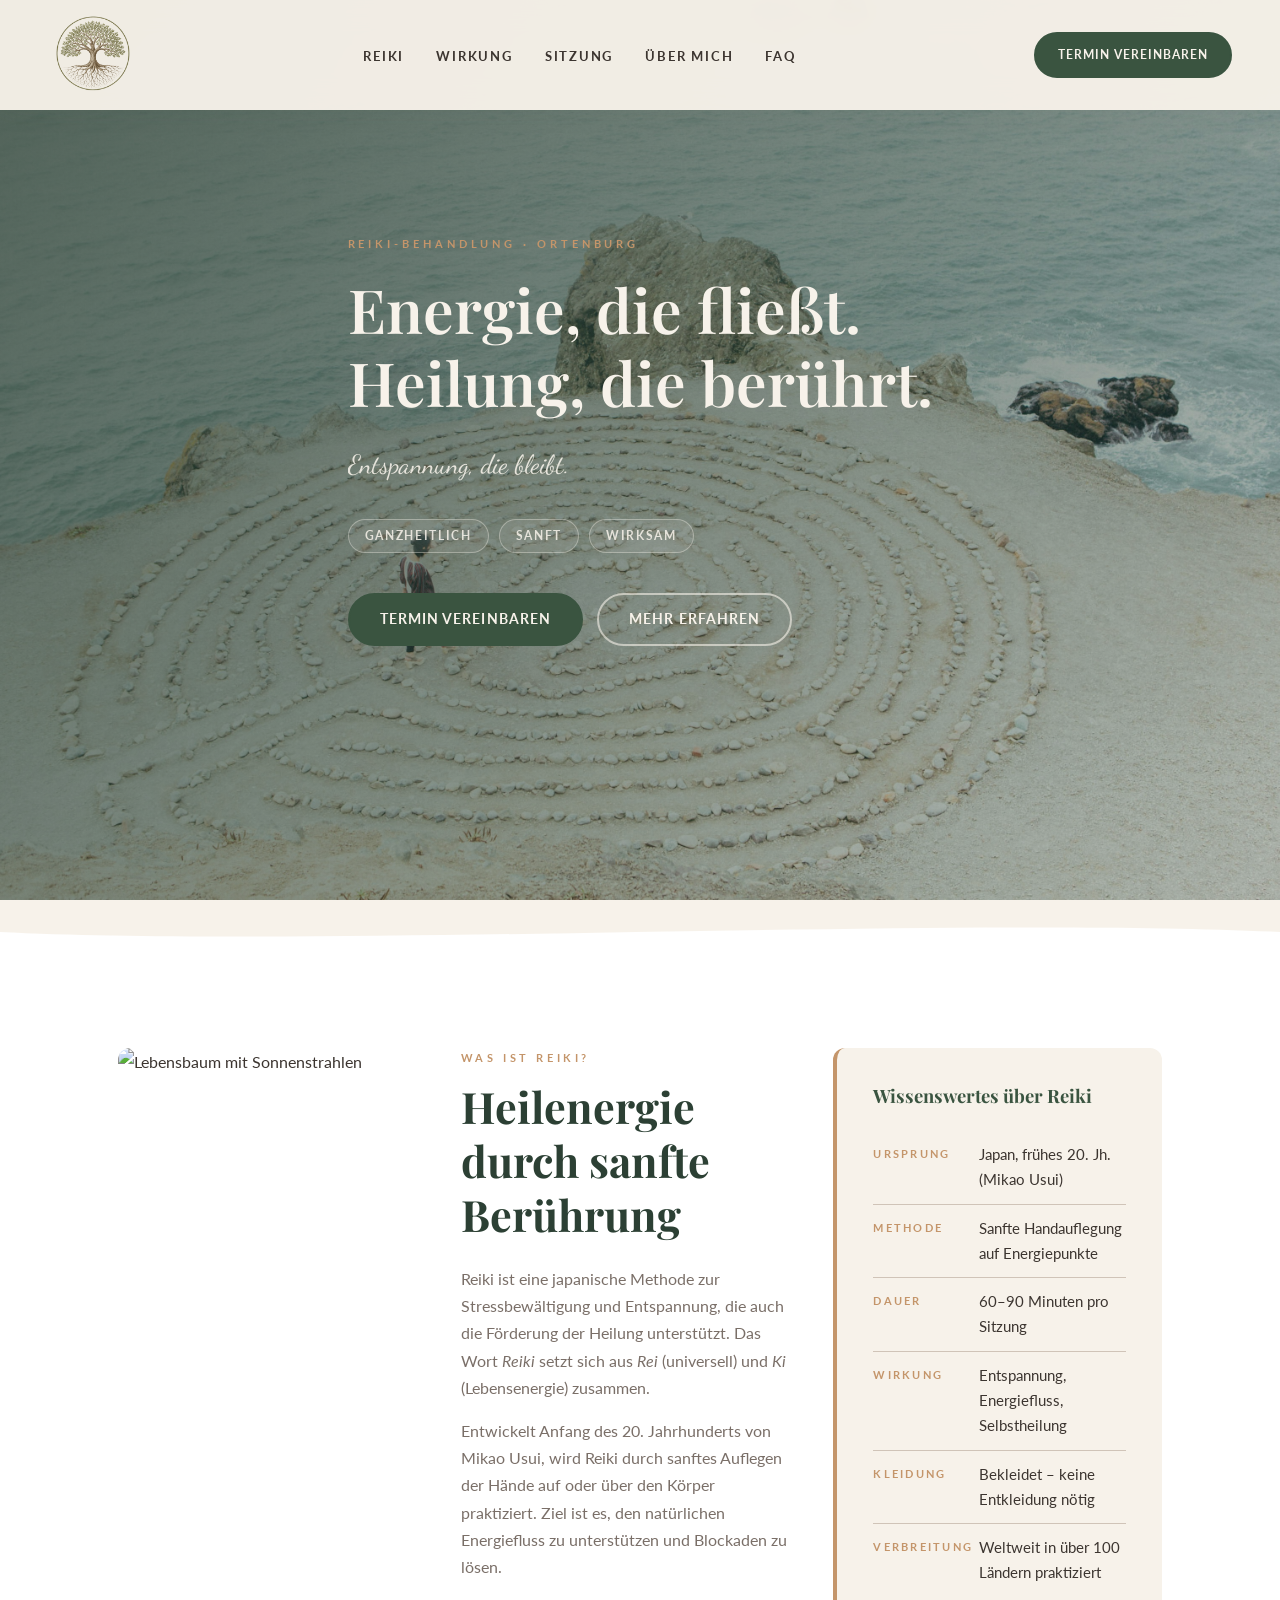
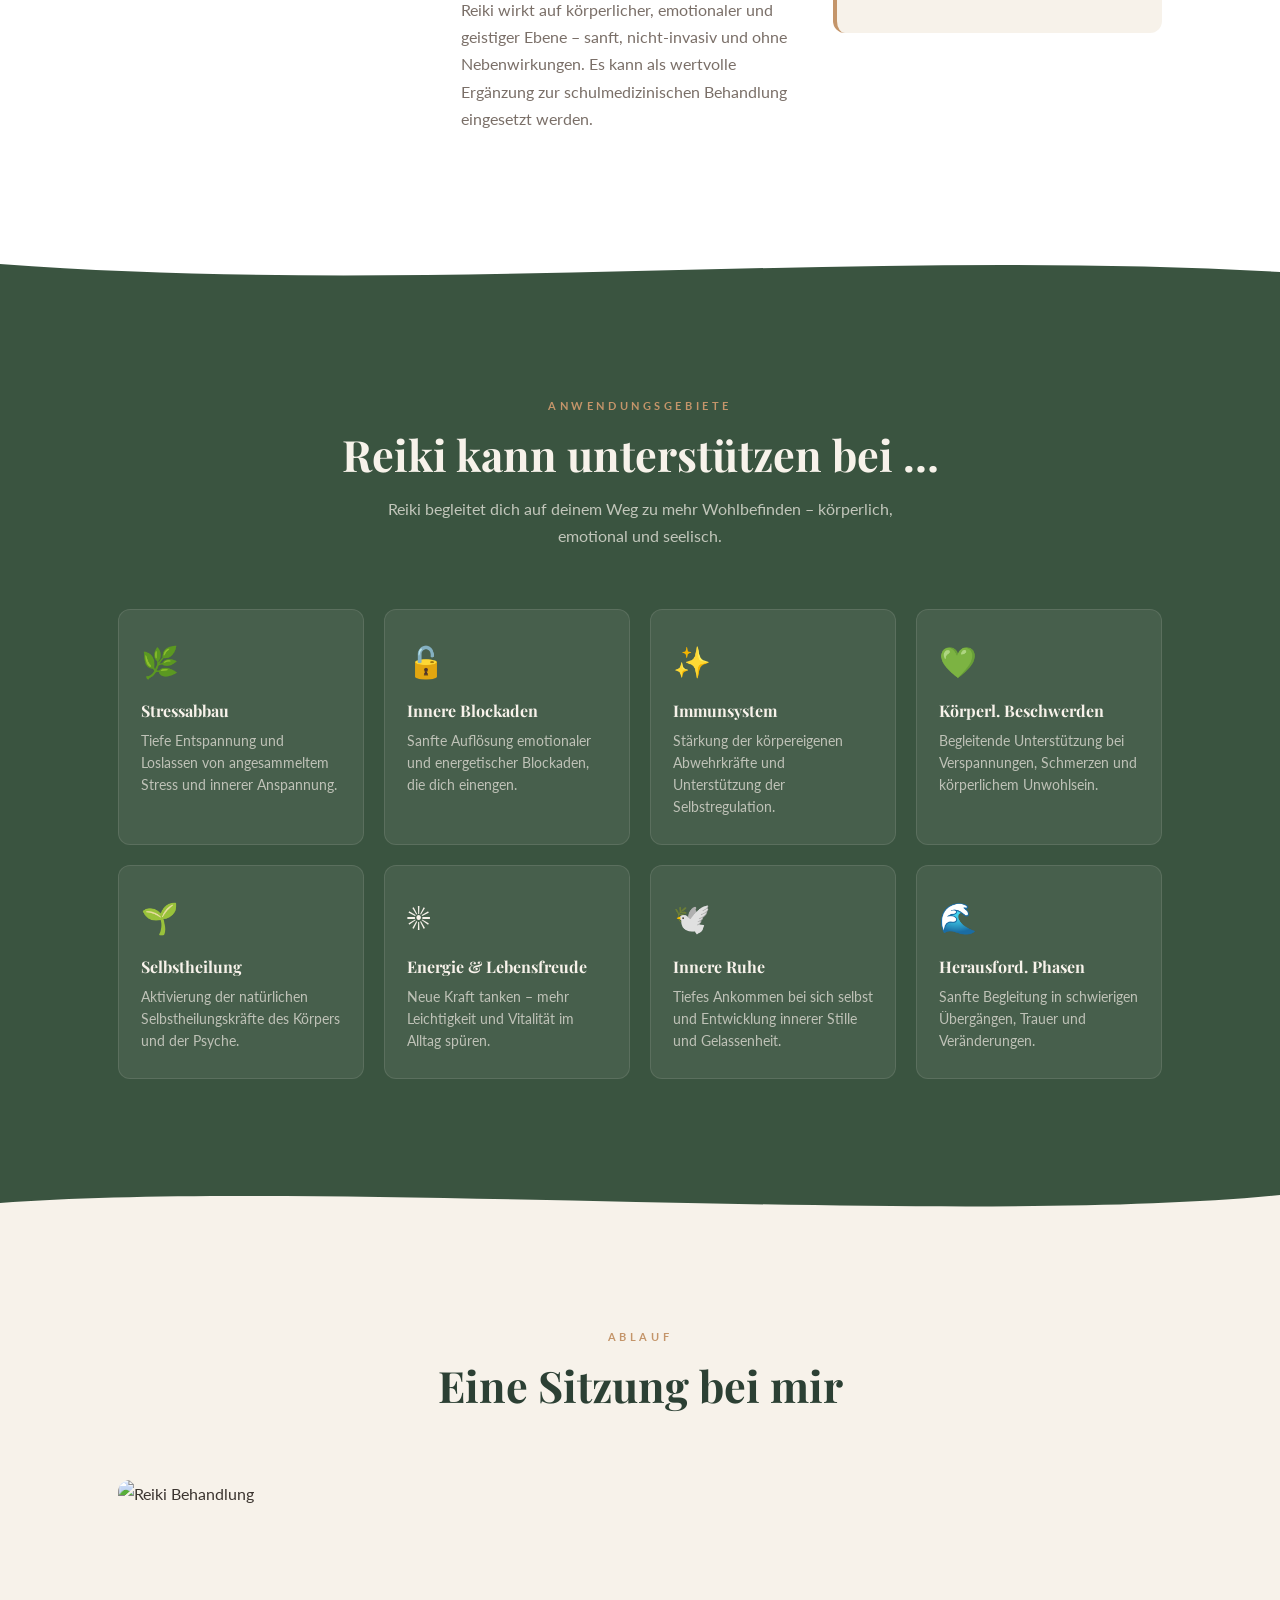
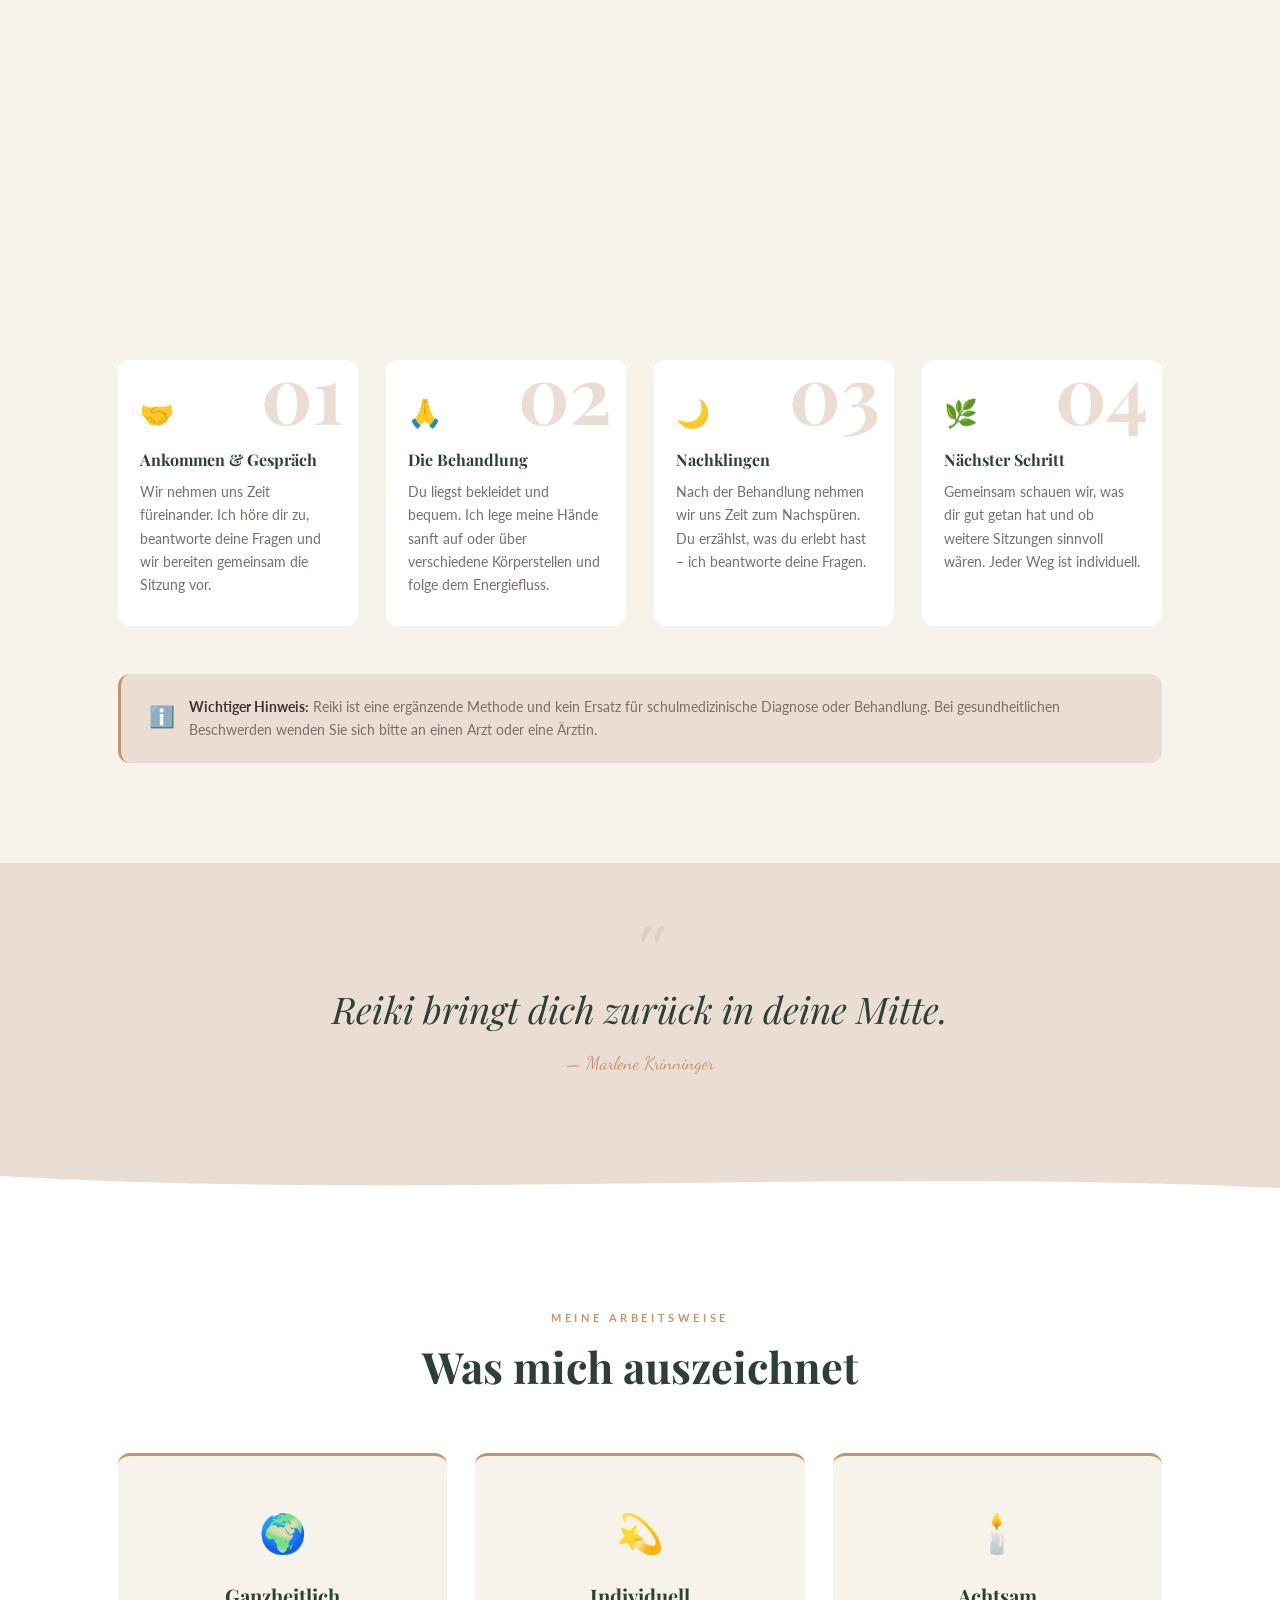
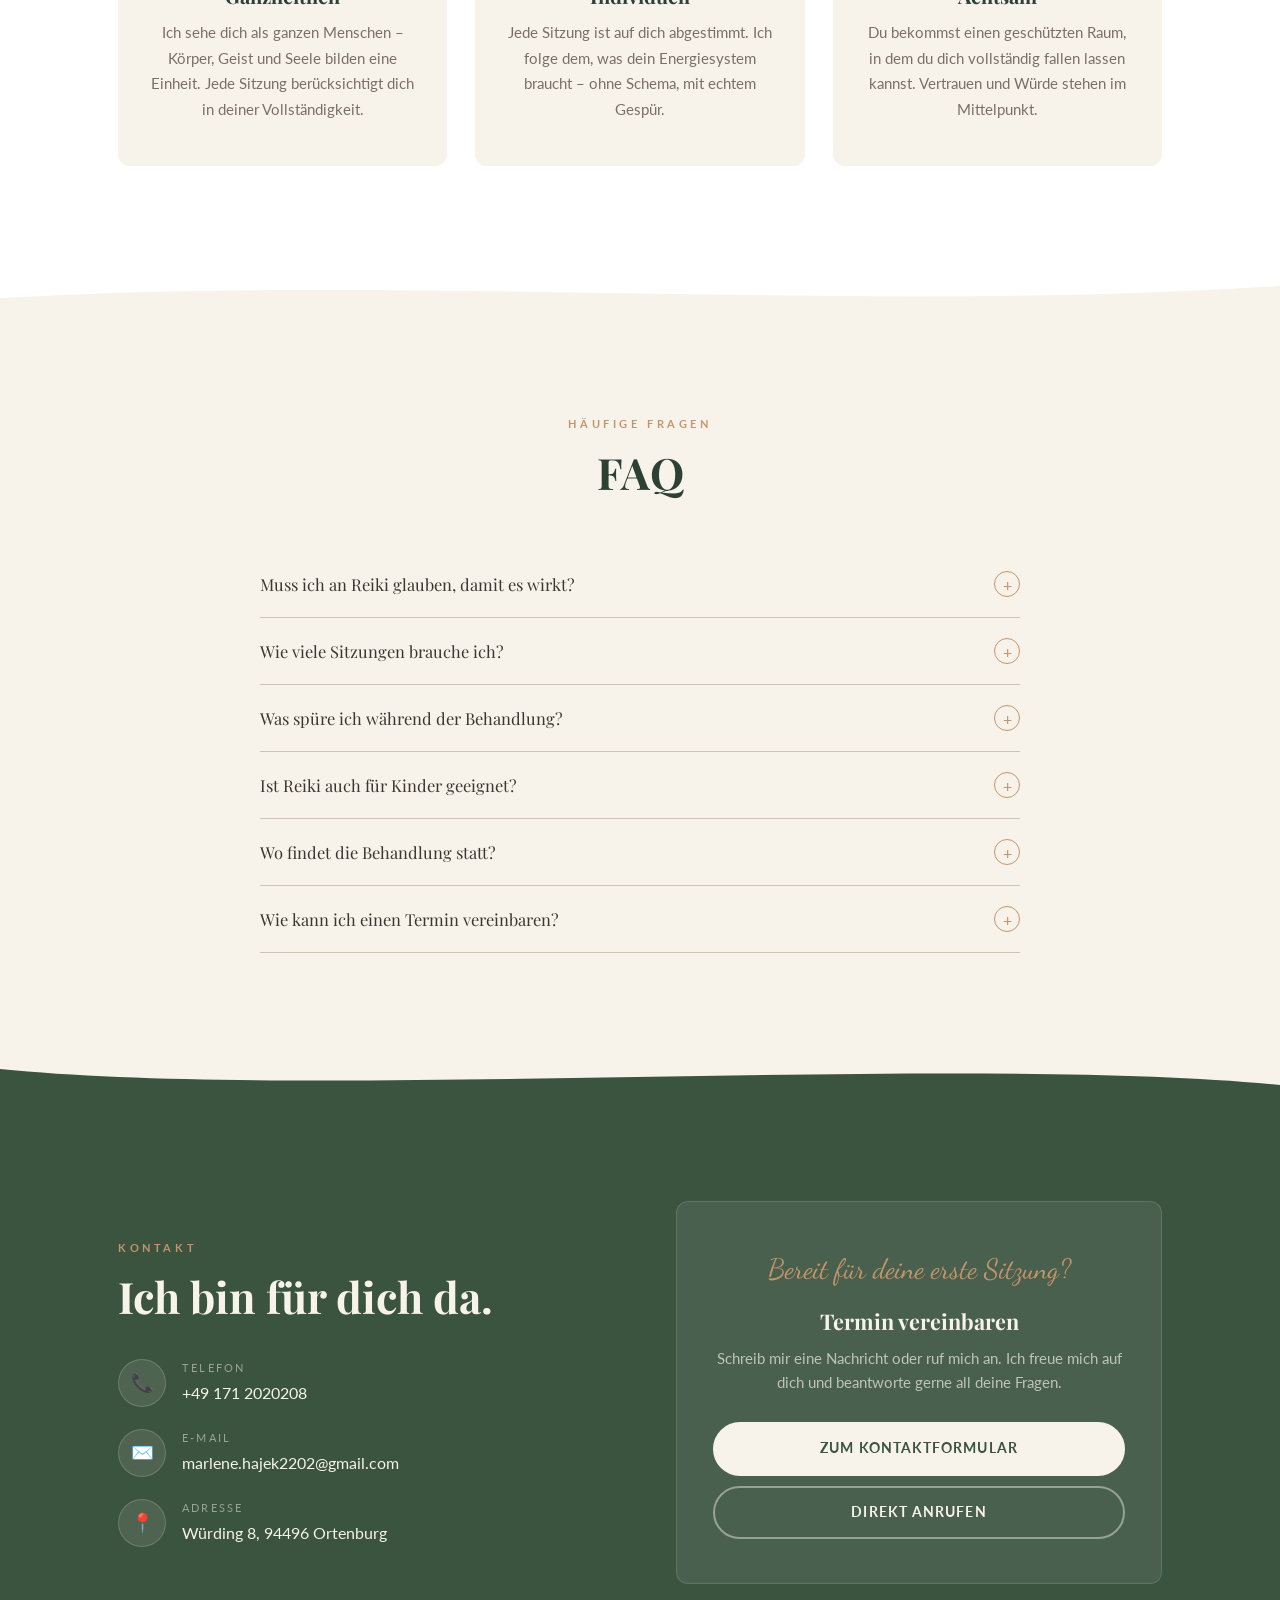
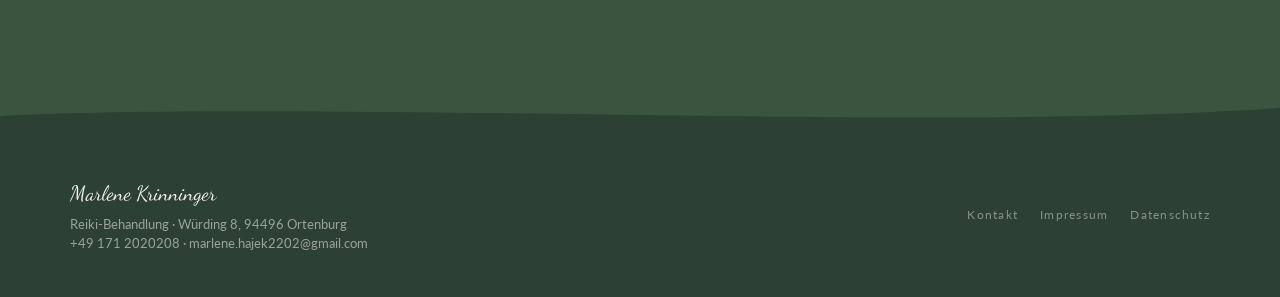
==== index.html @ d52d697f "fix: mobile menu – X entfernt, hamburger togglet, logo schließt menü" ====
<!DOCTYPE html> 
<html lang="de">
<head>
  <meta charset="UTF-8">
  <meta name="viewport" content="width=device-width, initial-scale=1.0">
  <title>Marlene Krinninger – Reiki-Behandlung Ortenburg</title>
  <meta name="description" content="Reiki-Behandlung bei Marlene Krinninger in Ortenburg. Ganzheitlich, sanft, wirksam.">
  <link rel="icon" type="image/png" href="img/logo.png">
  <link rel="apple-touch-icon" href="img/logo.png">
  <link rel="preconnect" href="https://fonts.googleapis.com">
  <link rel="preconnect" href="https://fonts.gstatic.com" crossorigin>
  <link href="https://fonts.googleapis.com/css2?family=Dancing+Script:wght@400;600;700&family=Lato:ital,wght@0,300;0,400;0,700;1,400&family=Playfair+Display:ital,wght@0,400;0,600;0,700;1,400;1,600&display=swap" rel="stylesheet">
  <style>
    *, *::before, *::after { box-sizing: border-box; margin: 0; padding: 0; }

    :root {
      --cream: #F7F2EA;
      --green: #3A5440;
      --green-dark: #2C4034;
      --green-light: #4E6B56;
      --gold: #C4956A;
      --beige: #EADDD3;
      --beige-dark: #D0C4B8;
      --text: #3C3530;
      --text-muted: #7A6F68;
      --white: #FFFFFF;
      --shadow: rgba(58,84,64,0.12);
      --radius: 12px;
      --t: 0.35s ease;
    }

    html { scroll-behavior: smooth; }
    body { font-family: 'Lato', sans-serif; background: var(--cream); color: var(--text); line-height: 1.7; overflow-x: hidden; }
    img { max-width: 100%; display: block; }
    a { color: inherit; text-decoration: none; }
    ul { list-style: none; }
    button { cursor: pointer; font-family: inherit; }

    h1,h2,h3,h4 { font-family: 'Playfair Display', serif; line-height: 1.25; }

    .section-label {
      font-family: 'Lato', sans-serif;
      font-size: 0.7rem;
      letter-spacing: 0.32em;
      text-transform: uppercase;
      color: var(--gold);
      font-weight: 700;
      display: block;
      margin-bottom: 12px;
    }

    .inner { max-width: 1140px; margin: 0 auto; padding: 0 48px; }
    section { padding: 100px 0; }

    /* BUTTONS */
    .btn {
      display: inline-flex; align-items: center; gap: 8px;
      padding: 13px 30px; border-radius: 50px;
      font-family: 'Lato', sans-serif; font-size: 0.85rem;
      font-weight: 700; letter-spacing: 0.08em; text-transform: uppercase;
      transition: var(--t); border: 2px solid transparent;
    }
    .btn-primary { background: var(--green); color: var(--cream); border-color: var(--green); }
    .btn-primary:hover { background: var(--green-dark); border-color: var(--green-dark); transform: translateY(-2px); box-shadow: 0 8px 24px var(--shadow); }
    .btn-outline { background: transparent; color: var(--cream); border-color: rgba(247,242,234,0.6); }
    .btn-outline:hover { background: rgba(247,242,234,0.12); color: var(--cream); border-color: var(--cream); transform: translateY(-2px); }
    .btn-cream { background: var(--cream); color: var(--green); border-color: var(--cream); }
    .btn-cream:hover { background: var(--white); transform: translateY(-2px); }
    .btn-outline-light { background: transparent; color: var(--cream); border-color: rgba(247,242,234,0.45); }
    .btn-outline-light:hover { border-color: var(--cream); background: rgba(247,242,234,0.08); }

    /* REVEAL */
    .reveal { opacity: 0; transform: translateY(28px); transition: opacity 0.7s ease, transform 0.7s ease; }
    .reveal.visible { opacity: 1; transform: translateY(0); }
    .rd1 { transition-delay: 0.1s; } .rd2 { transition-delay: 0.2s; } .rd3 { transition-delay: 0.3s; }
    .rd4 { transition-delay: 0.4s; } .rd5 { transition-delay: 0.5s; } .rd6 { transition-delay: 0.6s; }
    @media (prefers-reduced-motion: reduce) { .reveal { opacity: 1; transform: none; transition: none; } }

    /* NAV */
    #mainNav {
      position: fixed; top: 0; left: 0; right: 0; z-index: 100;
      padding: 10px 48px;
      display: flex; align-items: center; justify-content: space-between;
      transition: padding var(--t), box-shadow var(--t);
      background: rgba(247,242,234,0.96);
      backdrop-filter: blur(14px); -webkit-backdrop-filter: blur(14px);
      box-shadow: 0 2px 24px rgba(58,84,64,0.08);
    }
    #mainNav.scrolled {
      padding: 7px 48px;
    }
    .nav-logo { display: flex; flex-direction: column; line-height: 1.15; }
    .nav-logo-name { font-family: 'Dancing Script', cursive; font-size: 1.55rem; color: var(--green); font-weight: 700; }
    .nav-logo-sub { font-size: 0.6rem; letter-spacing: 0.3em; text-transform: uppercase; color: var(--gold); font-weight: 700; }
    .nav-links { display: flex; align-items: center; gap: 32px; }
    .nav-links a {
      font-size: 0.8rem; letter-spacing: 0.14em; text-transform: uppercase;
      font-weight: 700; color: var(--text); position: relative; transition: color var(--t);
    }
    .nav-links a::after {
      content: ''; position: absolute; bottom: -3px; left: 0; right: 0;
      height: 1px; background: var(--gold);
      transform: scaleX(0); transition: transform var(--t); transform-origin: center;
    }
    .nav-links a:hover { color: var(--green); }
    .nav-links a:hover::after { transform: scaleX(1); }
    .nav-cta { margin-left: 12px; padding: 10px 22px !important; font-size: 0.78rem !important; }

    .hamburger { display: none; flex-direction: column; gap: 5px; background: none; border: none; padding: 4px; }
    .hamburger span { display: block; width: 24px; height: 2px; background: var(--green); border-radius: 2px; transition: var(--t); }

    .mobile-menu {
      display: none; position: fixed; inset: 0;
      background: var(--cream); z-index: 99;
      flex-direction: column; align-items: center; justify-content: center; gap: 28px;
    }
    .mobile-menu.open { display: flex; }
    .mobile-menu .ml { font-family: 'Playfair Display', serif; font-size: 1.8rem; color: var(--green); }

    /* HERO */
    #hero {
      min-height: 100vh; display: flex; align-items: center;
      padding-top: 80px; position: relative; overflow: hidden;
      background-image: url('img/hero.jpg');
      background-size: cover;
      background-position: center 40%;
    }
    #hero::before {
      content: ''; position: absolute; inset: 0;
      background: linear-gradient(135deg, rgba(44,64,52,0.82) 0%, rgba(44,64,52,0.55) 55%, rgba(44,64,52,0.28) 100%);
      pointer-events: none;
    }
    .hero-grid { display: grid; grid-template-columns: 1fr; gap: 0; align-items: center; max-width: 720px; }
    .hero-label { font-size: 0.7rem; letter-spacing: 0.35em; text-transform: uppercase; color: var(--gold); font-weight: 700; margin-bottom: 20px; }
    .hero-headline {
      font-size: clamp(2.4rem, 5vw, 3.8rem); font-weight: 600;
      color: var(--cream); line-height: 1.2; margin-bottom: 24px;
    }
    .hero-tagline-wrap { height: 44px; overflow: hidden; margin-bottom: 32px; position: relative; }
    .hero-tagline {
      font-family: 'Dancing Script', cursive; font-size: 1.65rem; color: rgba(247,242,234,0.88);
      opacity: 0; transform: translateY(14px);
      transition: opacity 0.55s ease, transform 0.55s ease;
      position: absolute; white-space: nowrap;
    }
    .hero-tagline.active { opacity: 1; transform: translateY(0); position: relative; }
    .hero-badges { display: flex; gap: 10px; flex-wrap: wrap; margin-bottom: 40px; }
    .hero-badge {
      padding: 6px 16px; border-radius: 50px;
      border: 1px solid rgba(247,242,234,0.35);
      font-size: 0.75rem; letter-spacing: 0.14em; text-transform: uppercase;
      color: rgba(247,242,234,0.85); font-weight: 700; background: rgba(247,242,234,0.08);
    }
    .hero-btns { display: flex; gap: 14px; flex-wrap: wrap; }
    .hero-visual { display: flex; align-items: center; justify-content: center; }
    .tree-wrap {
      width: 100%; max-width: 380px; position: relative;
    }
    .tree-wrap::before {
      content: ''; position: absolute; inset: -10%;
      background: radial-gradient(ellipse at 50% 55%, rgba(196,149,106,0.1) 0%, transparent 65%);
      border-radius: 50%;
    }

    /* WAVE */
    .wave { display: block; width: 100%; overflow: hidden; line-height: 0; }
    .wave svg { display: block; width: 100%; }

    /* REIKI */
    #reiki { background: var(--white); }
    .reiki-grid { display: grid; grid-template-columns: 1fr 1.1fr 1.1fr; gap: 44px; align-items: start; }
    .reiki-photo-col { border-radius: var(--radius); overflow: hidden; min-height: 520px; position: sticky; top: 100px; }
    .reiki-photo-col img { width: 100%; height: 100%; object-fit: cover; object-position: center 30%; display: block; min-height: 520px; transition: transform 0.6s ease; }
    .reiki-photo-col img:hover { transform: scale(1.03); }
    .reiki-text h2 { font-size: clamp(1.9rem, 3.5vw, 2.7rem); color: var(--green-dark); margin-bottom: 24px; }
    .reiki-text p { color: var(--text-muted); margin-bottom: 16px; font-size: 1rem; }
    .facts-card {
      background: var(--cream); border-radius: var(--radius);
      padding: 36px; border-left: 4px solid var(--gold);
    }
    .facts-card h3 { font-size: 1.15rem; color: var(--green); margin-bottom: 24px; }
    .fact-row { display: grid; grid-template-columns: 90px 1fr; gap: 8px 16px; padding: 11px 0; border-bottom: 1px solid var(--beige-dark); }
    .fact-row:last-child { border-bottom: none; }
    .fact-label { font-size: 0.7rem; letter-spacing: 0.2em; text-transform: uppercase; color: var(--gold); font-weight: 700; padding-top: 2px; }
    .fact-val { font-size: 0.93rem; color: var(--text); }

    /* WIRKUNG */
    #wirkung { background: var(--green); color: var(--cream); }
    .wirkung-head { text-align: center; margin-bottom: 60px; }
    .wirkung-head h2 { font-size: clamp(1.9rem, 3.5vw, 2.7rem); color: var(--cream); margin-bottom: 14px; }
    .wirkung-head p { color: rgba(247,242,234,0.72); max-width: 540px; margin: 0 auto; }
    .benefits-grid { display: grid; grid-template-columns: repeat(4,1fr); gap: 20px; }
    .benefit-card {
      background: rgba(247,242,234,0.07); border: 1px solid rgba(247,242,234,0.11);
      border-radius: var(--radius); padding: 26px 22px;
      transition: background var(--t), transform var(--t);
    }
    .benefit-card:hover { background: rgba(247,242,234,0.13); transform: translateY(-4px); }
    .benefit-icon { font-size: 1.9rem; display: block; margin-bottom: 13px; }
    .benefit-card h3 { font-size: 1rem; color: var(--cream); margin-bottom: 9px; }
    .benefit-card p { font-size: 0.86rem; color: rgba(247,242,234,0.68); line-height: 1.6; }

    /* SITZUNG */
    #sitzung { background: var(--cream); }
    .sitzung-feature { border-radius: var(--radius); overflow: hidden; height: 420px; margin-bottom: 60px; }
    .sitzung-feature img { width: 100%; height: 100%; object-fit: cover; object-position: center 28%; display: block; }
    .sitzung-head { text-align: center; margin-bottom: 68px; }
    .sitzung-head h2 { font-size: clamp(1.9rem, 3.5vw, 2.7rem); color: var(--green-dark); }
    .steps-grid { display: grid; grid-template-columns: repeat(4,1fr); gap: 28px; margin-bottom: 48px; }
    .step {
      position: relative; padding: 30px 22px;
      background: var(--white); border-radius: var(--radius); overflow: hidden;
    }
    .step-num {
      position: absolute; top: -8px; right: 14px;
      font-family: 'Playfair Display', serif; font-size: 5rem;
      font-weight: 700; color: var(--beige); line-height: 1;
      user-select: none; pointer-events: none;
    }
    .step-icon { font-size: 1.7rem; display: block; margin-bottom: 14px; }
    .step h3 { font-size: 1rem; color: var(--green-dark); margin-bottom: 10px; }
    .step p { font-size: 0.88rem; color: var(--text-muted); line-height: 1.65; }
    .disclaimer {
      background: var(--beige); border-radius: var(--radius);
      padding: 22px 28px; display: flex; gap: 14px; align-items: flex-start;
      border-left: 3px solid var(--gold);
    }
    .disclaimer p { font-size: 0.87rem; color: var(--text-muted); line-height: 1.6; }
    .disclaimer strong { color: var(--text); }

    /* QUOTE */
    #quote { background: var(--beige); padding: 80px 48px; text-align: center; }
    .quote-inner { max-width: 760px; margin: 0 auto; }
    .quote-mark { font-family: 'Dancing Script', cursive; font-size: 7rem; color: rgba(196,149,106,0.22); line-height: 0.5; display: block; margin-bottom: -16px; }
    .quote-text { font-family: 'Playfair Display', serif; font-size: clamp(1.5rem, 3vw, 2.3rem); color: var(--green-dark); font-style: italic; line-height: 1.4; margin-bottom: 14px; }
    .quote-by { font-family: 'Dancing Script', cursive; font-size: 1.15rem; color: var(--gold); }

    /* ARBEITSWEISE */
    #arbeitsweise { background: var(--white); }
    .arbeitsweise-head { text-align: center; margin-bottom: 60px; }
    .arbeitsweise-head h2 { font-size: clamp(1.9rem, 3.5vw, 2.7rem); color: var(--green-dark); }
    .pillars-grid { display: grid; grid-template-columns: repeat(3,1fr); gap: 28px; }
    .pillar {
      text-align: center; padding: 44px 28px;
      border-radius: var(--radius); background: var(--cream);
      border-top: 3px solid var(--gold);
      transition: transform var(--t), box-shadow var(--t);
    }
    .pillar:hover { transform: translateY(-6px); box-shadow: 0 16px 40px var(--shadow); }
    .pillar-icon { font-size: 2.4rem; display: block; margin-bottom: 18px; }
    .pillar h3 { font-size: 1.25rem; color: var(--green-dark); margin-bottom: 12px; }
    .pillar p { font-size: 0.94rem; color: var(--text-muted); line-height: 1.7; }

    /* FAQ */
    #faq { background: var(--cream); }
    .faq-head { text-align: center; margin-bottom: 52px; }
    .faq-head h2 { font-size: clamp(1.9rem, 3.5vw, 2.7rem); color: var(--green-dark); }
    .faq-list { max-width: 760px; margin: 0 auto; }
    .faq-item { border-bottom: 1px solid var(--beige-dark); }
    .faq-q {
      width: 100%; background: none; border: none;
      display: flex; align-items: center; justify-content: space-between;
      padding: 20px 0; text-align: left;
      font-family: 'Playfair Display', serif; font-size: 1.03rem; color: var(--text);
      gap: 16px; transition: color var(--t);
    }
    .faq-q:hover, .faq-q.open { color: var(--green); }
    .faq-ico {
      flex-shrink: 0; width: 26px; height: 26px; border-radius: 50%;
      border: 1.5px solid var(--gold); display: flex; align-items: center; justify-content: center;
      color: var(--gold); font-size: 1rem; font-style: normal; font-family: 'Lato', sans-serif;
      transition: transform var(--t), background var(--t);
    }
    .faq-q.open .faq-ico { background: var(--gold); color: var(--white); transform: rotate(45deg); }
    .faq-a { max-height: 0; overflow: hidden; transition: max-height 0.4s ease; }
    .faq-a.open { max-height: 280px; }
    .faq-a-inner { padding: 0 0 20px; font-size: 0.96rem; color: var(--text-muted); line-height: 1.75; }
    .faq-a-inner a { color: var(--green); text-decoration: underline; }

    /* KONTAKT */
    #kontakt { background: var(--green); color: var(--cream); }
    .kontakt-grid { display: grid; grid-template-columns: 1fr 1fr; gap: 72px; align-items: center; }
    .kontakt-info h2 { font-size: clamp(1.9rem, 3.5vw, 2.7rem); color: var(--cream); margin-bottom: 36px; }
    .k-items { display: flex; flex-direction: column; gap: 22px; }
    .k-item { display: flex; align-items: center; gap: 16px; }
    .k-ico {
      width: 48px; height: 48px; flex-shrink: 0; border-radius: 50%;
      background: rgba(247,242,234,0.1); border: 1px solid rgba(247,242,234,0.18);
      display: flex; align-items: center; justify-content: center; font-size: 1.15rem;
    }
    .k-label { font-size: 0.68rem; letter-spacing: 0.2em; text-transform: uppercase; color: rgba(247,242,234,0.5); margin-bottom: 2px; }
    .k-val { font-size: 0.98rem; color: var(--cream); }
    .k-val a { color: var(--cream); transition: color var(--t); }
    .k-val a:hover { color: var(--gold); }
    .cta-box {
      background: rgba(247,242,234,0.08); border: 1px solid rgba(247,242,234,0.14);
      border-radius: var(--radius); padding: 44px 36px; text-align: center;
    }
    .cta-box .script-line { font-family: 'Dancing Script', cursive; font-size: 1.75rem; color: var(--gold); display: block; margin-bottom: 14px; }
    .cta-box h3 { font-size: 1.35rem; color: var(--cream); margin-bottom: 12px; }
    .cta-box p { font-size: 0.93rem; color: rgba(247,242,234,0.68); margin-bottom: 28px; line-height: 1.6; }
    .cta-btns { display: flex; flex-direction: column; gap: 10px; align-items: stretch; }

    /* FOOTER */
    footer { background: var(--green-dark); padding: 44px 48px; }
    .footer-inner { max-width: 1140px; margin: 0 auto; display: flex; align-items: center; justify-content: space-between; gap: 20px; flex-wrap: wrap; }
    .footer-brand .f-name { font-family: 'Dancing Script', cursive; font-size: 1.3rem; color: var(--cream); margin-bottom: 4px; }
    .footer-brand .f-addr { font-size: 0.8rem; color: rgba(247,242,234,0.55); line-height: 1.5; }
    .footer-links { display: flex; gap: 22px; }
    .footer-links a { font-size: 0.78rem; letter-spacing: 0.1em; color: rgba(247,242,234,0.45); transition: color var(--t); }
    .footer-links a:hover { color: var(--gold); }

    /* RESPONSIVE */
    @media (max-width: 1024px) {
      .benefits-grid { grid-template-columns: repeat(2,1fr); }
      .steps-grid { grid-template-columns: repeat(2,1fr); }
    }
    @media (max-width: 900px) {
      .reiki-photo-col { display: none; }
      .reiki-grid { grid-template-columns: 1fr; gap: 36px; }
      .sitzung-feature { height: 260px; }
      .nav-logo-img { width: 66px; height: 66px; }
      #mainNav { background: transparent; backdrop-filter: none; -webkit-backdrop-filter: none; box-shadow: none; }
      #mainNav.scrolled { background: rgba(247,242,234,0.96); backdrop-filter: blur(14px); -webkit-backdrop-filter: blur(14px); box-shadow: 0 2px 24px rgba(58,84,64,0.08); }
      nav, #mainNav.scrolled { padding-left: 24px; padding-right: 24px; }
      .nav-links, .nav-cta { display: none; }
      .hamburger { display: flex; }
      section { padding: 68px 0; }
      .hero-grid { grid-template-columns: 1fr; text-align: center; gap: 44px; }
      .hero-badges, .hero-btns { justify-content: center; }
      .hero-visual { order: -1; }
      .tree-wrap { max-width: 240px; margin: 0 auto; }
      .reiki-grid { grid-template-columns: 1fr; gap: 44px; }
      .pillars-grid { grid-template-columns: 1fr; max-width: 440px; margin: 0 auto; }
      .kontakt-grid { grid-template-columns: 1fr; gap: 44px; }
    }
    @media (max-width: 600px) {
      .inner { padding: 0 20px; }
      nav, #mainNav.scrolled { padding-left: 20px; padding-right: 20px; }
      .benefits-grid { grid-template-columns: 1fr; }
      .steps-grid { grid-template-columns: 1fr; }
      section { padding: 56px 0; }
      #quote { padding: 60px 20px; }
      footer { padding: 36px 20px; }
      .footer-inner { flex-direction: column; align-items: flex-start; }
    }

    /* NAV LOGO IMAGE */
    .nav-logo { display: flex; align-items: center; gap: 10px; }
    .nav-logo-img { width: 90px; height: 90px; object-fit: contain; flex-shrink: 0; transition: transform 0.35s ease; }
    .nav-logo:hover .nav-logo-img { transform: rotate(8deg) scale(1.05); }
    .nav-logo-text { display: flex; flex-direction: column; line-height: 1.15; }
  </style>
</head>
<body>

<!-- NAV -->
<nav id="mainNav">
  <a href="#hero" class="nav-logo">
    <img src="img/logo.png" alt="Marlene Krinninger Logo" class="nav-logo-img">
  </a>
  <ul class="nav-links">
    <li><a href="#reiki">Reiki</a></li>
    <li><a href="#wirkung">Wirkung</a></li>
    <li><a href="#sitzung">Sitzung</a></li>
    <li><a href="#arbeitsweise">Über mich</a></li>
    <li><a href="#faq">FAQ</a></li>
  </ul>
  <a href="kontakt.html" class="btn btn-primary nav-cta">Termin vereinbaren</a>
  <button class="hamburger" id="hamburger" aria-label="Menü öffnen" aria-expanded="false">
    <span></span><span></span><span></span>
  </button>
</nav>

<!-- MOBILE MENU -->
<div class="mobile-menu" id="mobileMenu">
<a href="#reiki" class="ml">Reiki</a>
  <a href="#wirkung" class="ml">Wirkung</a>
  <a href="#sitzung" class="ml">Sitzung</a>
  <a href="#arbeitsweise" class="ml">Über mich</a>
  <a href="#faq" class="ml">FAQ</a>
  <a href="kontakt.html" class="btn btn-primary" style="margin-top:16px;">Termin vereinbaren</a>
</div>

<!-- HERO -->
<section id="hero">
  <div class="inner">
    <div class="hero-grid">
      <div class="hero-content">
        <p class="hero-label reveal">Reiki-Behandlung · Ortenburg</p>
        <h1 class="hero-headline reveal rd1">Energie, die fließt.<br>Heilung, die berührt.</h1>
        <div class="hero-tagline-wrap reveal rd2">
          <p class="hero-tagline active" id="tl0">Entspannung, die bleibt.</p>
          <p class="hero-tagline" id="tl1">Balance, die trägt.</p>
          <p class="hero-tagline" id="tl2">Ein Weg zurück zu dir.</p>
        </div>
        <div class="hero-badges reveal rd3">
          <span class="hero-badge">Ganzheitlich</span>
          <span class="hero-badge">Sanft</span>
          <span class="hero-badge">Wirksam</span>
        </div>
        <div class="hero-btns reveal rd4">
          <a href="kontakt.html" class="btn btn-primary">Termin vereinbaren</a>
          <a href="#reiki" class="btn btn-outline">Mehr erfahren</a>
        </div>
      </div>

    </div>
  </div>
</section>

<!-- WAVE -->
<div class="wave" style="background:var(--cream);">
  <svg viewBox="0 0 1440 48" preserveAspectRatio="none" style="height:48px;"><path d="M0,32 C360,48 1080,16 1440,32 L1440,48 L0,48 Z" fill="#ffffff"/></svg>
</div>

<!-- WAS IST REIKI -->
<section id="reiki">
  <div class="inner">
    <div class="reiki-grid">
      <div class="reiki-photo-col reveal">
        <img src="img/lebensbaum.jpg" alt="Lebensbaum mit Sonnenstrahlen">
      </div>
      <div class="reiki-text">
        <span class="section-label reveal">Was ist Reiki?</span>
        <h2 class="reveal rd1">Heilenergie durch sanfte Berührung</h2>
        <p class="reveal rd2">Reiki ist eine japanische Methode zur Stressbewältigung und Entspannung, die auch die Förderung der Heilung unterstützt. Das Wort <em>Reiki</em> setzt sich aus <em>Rei</em> (universell) und <em>Ki</em> (Lebensenergie) zusammen.</p>
        <p class="reveal rd3">Entwickelt Anfang des 20. Jahrhunderts von Mikao Usui, wird Reiki durch sanftes Auflegen der Hände auf oder über den Körper praktiziert. Ziel ist es, den natürlichen Energiefluss zu unterstützen und Blockaden zu lösen.</p>
        <p class="reveal rd4">Reiki wirkt auf körperlicher, emotionaler und geistiger Ebene – sanft, nicht-invasiv und ohne Nebenwirkungen. Es kann als wertvolle Ergänzung zur schulmedizinischen Behandlung eingesetzt werden.</p>
      </div>
      <div class="facts-card reveal rd2">
        <h3>Wissenswertes über Reiki</h3>
        <div class="fact-row"><span class="fact-label">Ursprung</span><span class="fact-val">Japan, frühes 20. Jh. (Mikao Usui)</span></div>
        <div class="fact-row"><span class="fact-label">Methode</span><span class="fact-val">Sanfte Handauflegung auf Energiepunkte</span></div>
        <div class="fact-row"><span class="fact-label">Dauer</span><span class="fact-val">60–90 Minuten pro Sitzung</span></div>
        <div class="fact-row"><span class="fact-label">Wirkung</span><span class="fact-val">Entspannung, Energiefluss, Selbstheilung</span></div>
        <div class="fact-row"><span class="fact-label">Kleidung</span><span class="fact-val">Bekleidet – keine Entkleidung nötig</span></div>
        <div class="fact-row"><span class="fact-label">Verbreitung</span><span class="fact-val">Weltweit in über 100 Ländern praktiziert</span></div>
      </div>
    </div>
  </div>
</section>

<!-- WAVE -->
<div class="wave" style="background:var(--white);">
  <svg viewBox="0 0 1440 48" preserveAspectRatio="none" style="height:48px;"><path d="M0,16 C480,48 960,0 1440,24 L1440,48 L0,48 Z" fill="#3A5440"/></svg>
</div>

<!-- WIRKUNG -->
<section id="wirkung">
  <div class="inner">
    <div class="wirkung-head">
      <span class="section-label reveal">Anwendungsgebiete</span>
      <h2 class="reveal rd1">Reiki kann unterstützen bei …</h2>
      <p class="reveal rd2">Reiki begleitet dich auf deinem Weg zu mehr Wohlbefinden – körperlich, emotional und seelisch.</p>
    </div>
    <div class="benefits-grid">
      <div class="benefit-card reveal"><span class="benefit-icon">🌿</span><h3>Stressabbau</h3><p>Tiefe Entspannung und Loslassen von angesammeltem Stress und innerer Anspannung.</p></div>
      <div class="benefit-card reveal rd1"><span class="benefit-icon">🔓</span><h3>Innere Blockaden</h3><p>Sanfte Auflösung emotionaler und energetischer Blockaden, die dich einengen.</p></div>
      <div class="benefit-card reveal rd2"><span class="benefit-icon">✨</span><h3>Immunsystem</h3><p>Stärkung der körpereigenen Abwehrkräfte und Unterstützung der Selbstregulation.</p></div>
      <div class="benefit-card reveal rd3"><span class="benefit-icon">💚</span><h3>Körperl. Beschwerden</h3><p>Begleitende Unterstützung bei Verspannungen, Schmerzen und körperlichem Unwohlsein.</p></div>
      <div class="benefit-card reveal rd1"><span class="benefit-icon">🌱</span><h3>Selbstheilung</h3><p>Aktivierung der natürlichen Selbstheilungskräfte des Körpers und der Psyche.</p></div>
      <div class="benefit-card reveal rd2"><span class="benefit-icon">☀️</span><h3>Energie & Lebensfreude</h3><p>Neue Kraft tanken – mehr Leichtigkeit und Vitalität im Alltag spüren.</p></div>
      <div class="benefit-card reveal rd3"><span class="benefit-icon">🕊️</span><h3>Innere Ruhe</h3><p>Tiefes Ankommen bei sich selbst und Entwicklung innerer Stille und Gelassenheit.</p></div>
      <div class="benefit-card reveal rd4"><span class="benefit-icon">🌊</span><h3>Herausford. Phasen</h3><p>Sanfte Begleitung in schwierigen Übergängen, Trauer und Veränderungen.</p></div>
    </div>
  </div>
</section>

<!-- WAVE -->
<div class="wave" style="background:var(--green);">
  <svg viewBox="0 0 1440 48" preserveAspectRatio="none" style="height:48px;"><path d="M0,24 C360,0 1080,48 1440,16 L1440,48 L0,48 Z" fill="#F7F2EA"/></svg>
</div>

<!-- SITZUNG -->
<section id="sitzung">
  <div class="inner">
    <div class="sitzung-head">
      <span class="section-label reveal">Ablauf</span>
      <h2 class="reveal rd1">Eine Sitzung bei mir</h2>
    </div>
    <div class="sitzung-feature reveal">
      <img src="img/behandlung1.jpg" alt="Reiki Behandlung">
    </div>
    <div class="steps-grid">
      <div class="step reveal">
        <span class="step-num">01</span>
        <span class="step-icon">🤝</span>
        <h3>Ankommen & Gespräch</h3>
        <p>Wir nehmen uns Zeit füreinander. Ich höre dir zu, beantworte deine Fragen und wir bereiten gemeinsam die Sitzung vor.</p>
      </div>
      <div class="step reveal rd1">
        <span class="step-num">02</span>
        <span class="step-icon">🙏</span>
        <h3>Die Behandlung</h3>
        <p>Du liegst bekleidet und bequem. Ich lege meine Hände sanft auf oder über verschiedene Körperstellen und folge dem Energiefluss.</p>
      </div>
      <div class="step reveal rd2">
        <span class="step-num">03</span>
        <span class="step-icon">🌙</span>
        <h3>Nachklingen</h3>
        <p>Nach der Behandlung nehmen wir uns Zeit zum Nachspüren. Du erzählst, was du erlebt hast – ich beantworte deine Fragen.</p>
      </div>
      <div class="step reveal rd3">
        <span class="step-num">04</span>
        <span class="step-icon">🌿</span>
        <h3>Nächster Schritt</h3>
        <p>Gemeinsam schauen wir, was dir gut getan hat und ob weitere Sitzungen sinnvoll wären. Jeder Weg ist individuell.</p>
      </div>
    </div>
    <div class="disclaimer reveal">
      <span style="font-size:1.3rem; flex-shrink:0; margin-top:2px;">ℹ️</span>
      <p><strong>Wichtiger Hinweis:</strong> Reiki ist eine ergänzende Methode und kein Ersatz für schulmedizinische Diagnose oder Behandlung. Bei gesundheitlichen Beschwerden wenden Sie sich bitte an einen Arzt oder eine Ärztin.</p>
    </div>
  </div>
</section>

<!-- QUOTE -->
<div id="quote">
  <div class="quote-inner reveal">
    <span class="quote-mark">"</span>
    <p class="quote-text">Reiki bringt dich zurück in deine Mitte.</p>
    <span class="quote-by">— Marlene Krinninger</span>
  </div>
</div>

<!-- WAVE -->
<div class="wave" style="background:var(--beige);">
  <svg viewBox="0 0 1440 48" preserveAspectRatio="none" style="height:48px;"><path d="M0,16 C480,40 960,8 1440,28 L1440,48 L0,48 Z" fill="#ffffff"/></svg>
</div>

<!-- ARBEITSWEISE -->
<section id="arbeitsweise">
  <div class="inner">
    <div class="arbeitsweise-head">
      <span class="section-label reveal">Meine Arbeitsweise</span>
      <h2 class="reveal rd1">Was mich auszeichnet</h2>
    </div>
    <div class="pillars-grid">
      <div class="pillar reveal">
        <span class="pillar-icon">🌍</span>
        <h3>Ganzheitlich</h3>
        <p>Ich sehe dich als ganzen Menschen – Körper, Geist und Seele bilden eine Einheit. Jede Sitzung berücksichtigt dich in deiner Vollständigkeit.</p>
      </div>
      <div class="pillar reveal rd2">
        <span class="pillar-icon">💫</span>
        <h3>Individuell</h3>
        <p>Jede Sitzung ist auf dich abgestimmt. Ich folge dem, was dein Energiesystem braucht – ohne Schema, mit echtem Gespür.</p>
      </div>
      <div class="pillar reveal rd4">
        <span class="pillar-icon">🕯️</span>
        <h3>Achtsam</h3>
        <p>Du bekommst einen geschützten Raum, in dem du dich vollständig fallen lassen kannst. Vertrauen und Würde stehen im Mittelpunkt.</p>
      </div>
    </div>
  </div>
</section>

<!-- WAVE -->
<div class="wave" style="background:var(--white);">
  <svg viewBox="0 0 1440 48" preserveAspectRatio="none" style="height:48px;"><path d="M0,32 C480,8 960,48 1440,20 L1440,48 L0,48 Z" fill="#F7F2EA"/></svg>
</div>

<!-- FAQ -->
<section id="faq">
  <div class="inner">
    <div class="faq-head">
      <span class="section-label reveal">Häufige Fragen</span>
      <h2 class="reveal rd1">FAQ</h2>
    </div>
    <div class="faq-list reveal rd2">
      <div class="faq-item">
        <button class="faq-q" aria-expanded="false">Muss ich an Reiki glauben, damit es wirkt?<span class="faq-ico">+</span></button>
        <div class="faq-a"><div class="faq-a-inner">Nein. Reiki wirkt unabhängig von Glauben oder Überzeugungen. Alles, was du mitbringen musst, ist Offenheit und die Bereitschaft, dich zu entspannen. Auch skeptische Menschen berichten häufig von positiven Erfahrungen.</div></div>
      </div>
      <div class="faq-item">
        <button class="faq-q" aria-expanded="false">Wie viele Sitzungen brauche ich?<span class="faq-ico">+</span></button>
        <div class="faq-a"><div class="faq-a-inner">Das ist sehr individuell. Für akute Themen können schon 1–3 Sitzungen spürbare Wirkung zeigen. Bei tieferen Anliegen empfehle ich anfangs 4–6 Sitzungen. Gemeinsam schauen wir, was für dich passt.</div></div>
      </div>
      <div class="faq-item">
        <button class="faq-q" aria-expanded="false">Was spüre ich während der Behandlung?<span class="faq-ico">+</span></button>
        <div class="faq-a"><div class="faq-a-inner">Die Erfahrungen sind sehr verschieden. Viele spüren Wärme, ein Kribbeln oder tiefe Entspannung. Manche sehen Farben, andere schlafen einfach ein. Es gibt kein „richtig" oder „falsch".</div></div>
      </div>
      <div class="faq-item">
        <button class="faq-q" aria-expanded="false">Ist Reiki auch für Kinder geeignet?<span class="faq-ico">+</span></button>
        <div class="faq-a"><div class="faq-a-inner">Ja, Reiki ist für jedes Alter geeignet – auch für Kinder und Babys. Die Behandlung ist sanft und behutsam. Für Kinder unter 12 Jahren ist ein Elternteil während der Sitzung anwesend.</div></div>
      </div>
      <div class="faq-item">
        <button class="faq-q" aria-expanded="false">Wo findet die Behandlung statt?<span class="faq-ico">+</span></button>
        <div class="faq-a"><div class="faq-a-inner">Die Behandlung findet in meiner Praxis in Würding 8, 94496 Ortenburg statt – ein ruhiger, geborgener Raum für dein Wohlbefinden. Auf Anfrage sind auch Hausbesuche in der näheren Umgebung möglich.</div></div>
      </div>
      <div class="faq-item">
        <button class="faq-q" aria-expanded="false">Wie kann ich einen Termin vereinbaren?<span class="faq-ico">+</span></button>
        <div class="faq-a"><div class="faq-a-inner">Füll das <a href="kontakt.html">Kontaktformular</a> aus, ruf mich an unter +49 171 2020208 oder schreib mir an marlene.hajek2202@gmail.com. Ich melde mich zeitnah bei dir.</div></div>
      </div>
    </div>
  </div>
</section>

<!-- WAVE -->
<div class="wave" style="background:var(--cream);">
  <svg viewBox="0 0 1440 48" preserveAspectRatio="none" style="height:48px;"><path d="M0,16 C360,48 1080,0 1440,32 L1440,48 L0,48 Z" fill="#3A5440"/></svg>
</div>

<!-- KONTAKT -->
<section id="kontakt">
  <div class="inner">
    <div class="kontakt-grid">
      <div class="kontakt-info">
        <span class="section-label reveal">Kontakt</span>
        <h2 class="reveal rd1">Ich bin für dich da.</h2>
        <div class="k-items">
          <div class="k-item reveal rd2">
            <div class="k-ico">📞</div>
            <div><div class="k-label">Telefon</div><div class="k-val"><a href="tel:+491712020208">+49 171 2020208</a></div></div>
          </div>
          <div class="k-item reveal rd3">
            <div class="k-ico">✉️</div>
            <div><div class="k-label">E-Mail</div><div class="k-val"><a href="mailto:marlene.hajek2202@gmail.com">marlene.hajek2202@gmail.com</a></div></div>
          </div>
          <div class="k-item reveal rd4">
            <div class="k-ico">📍</div>
            <div><div class="k-label">Adresse</div><div class="k-val">Würding 8, 94496 Ortenburg</div></div>
          </div>
        </div>
      </div>
      <div class="cta-box reveal rd2">
        <span class="script-line">Bereit für deine erste Sitzung?</span>
        <h3>Termin vereinbaren</h3>
        <p>Schreib mir eine Nachricht oder ruf mich an. Ich freue mich auf dich und beantworte gerne all deine Fragen.</p>
        <div class="cta-btns">
          <a href="kontakt.html" class="btn btn-cream" style="justify-content:center;">Zum Kontaktformular</a>
          <a href="tel:+491712020208" class="btn btn-outline-light" style="justify-content:center;">Direkt anrufen</a>
        </div>
      </div>
    </div>
  </div>
</section>

<!-- WAVE -->
<div class="wave" style="background:var(--green);">
  <svg viewBox="0 0 1440 48" preserveAspectRatio="none" style="height:48px;"><path d="M0,32 C360,16 1080,48 1440,24 L1440,48 L0,48 Z" fill="#2C4034"/></svg>
</div>

<!-- FOOTER -->
<footer>
  <div class="footer-inner">
    <div class="footer-brand">
      <div class="f-name">Marlene Krinninger</div>
      <div class="f-addr">Reiki-Behandlung · Würding 8, 94496 Ortenburg<br>+49 171 2020208 · marlene.hajek2202@gmail.com</div>
    </div>
    <nav class="footer-links">
      <a href="kontakt.html">Kontakt</a>
      <a href="impressum.html">Impressum</a>
      <a href="datenschutz.html">Datenschutz</a>
    </nav>
  </div>
</footer>

<script>
  // Nav scroll
  const nav = document.getElementById('mainNav');
  window.addEventListener('scroll', () => nav.classList.toggle('scrolled', window.scrollY > 40), { passive: true });

  // Mobile menu
  const ham = document.getElementById('hamburger');
  const menu = document.getElementById('mobileMenu');
  const shut = () => { menu.classList.remove('open'); ham.setAttribute('aria-expanded','false'); document.body.style.overflow=''; };
  const open = () => { menu.classList.add('open'); ham.setAttribute('aria-expanded','true'); document.body.style.overflow='hidden'; };
  ham.addEventListener('click', () => menu.classList.contains('open') ? shut() : open());
  document.querySelector('.nav-logo').addEventListener('click', shut);
  document.querySelectorAll('.ml').forEach(l => l.addEventListener('click', shut));

  // Tagline rotation
  const tls = document.querySelectorAll('.hero-tagline');
  let cur = 0;
  setInterval(() => {
    tls[cur].classList.remove('active');
    cur = (cur + 1) % tls.length;
    tls[cur].classList.add('active');
  }, 3000);

  // Scroll reveal
  const obs = new IntersectionObserver(entries => {
    entries.forEach(e => { if (e.isIntersecting) { e.target.classList.add('visible'); obs.unobserve(e.target); } });
  }, { threshold: 0.1, rootMargin: '0px 0px -40px 0px' });
  document.querySelectorAll('.reveal').forEach(el => obs.observe(el));

  // FAQ
  document.querySelectorAll('.faq-q').forEach(btn => {
    btn.addEventListener('click', () => {
      const ans = btn.nextElementSibling;
      const isOpen = ans.classList.contains('open');
      document.querySelectorAll('.faq-a').forEach(a => a.classList.remove('open'));
      document.querySelectorAll('.faq-q').forEach(b => { b.classList.remove('open'); b.setAttribute('aria-expanded','false'); });
      if (!isOpen) { ans.classList.add('open'); btn.classList.add('open'); btn.setAttribute('aria-expanded','true'); }
    });
  });
</script>
</body>
</html>
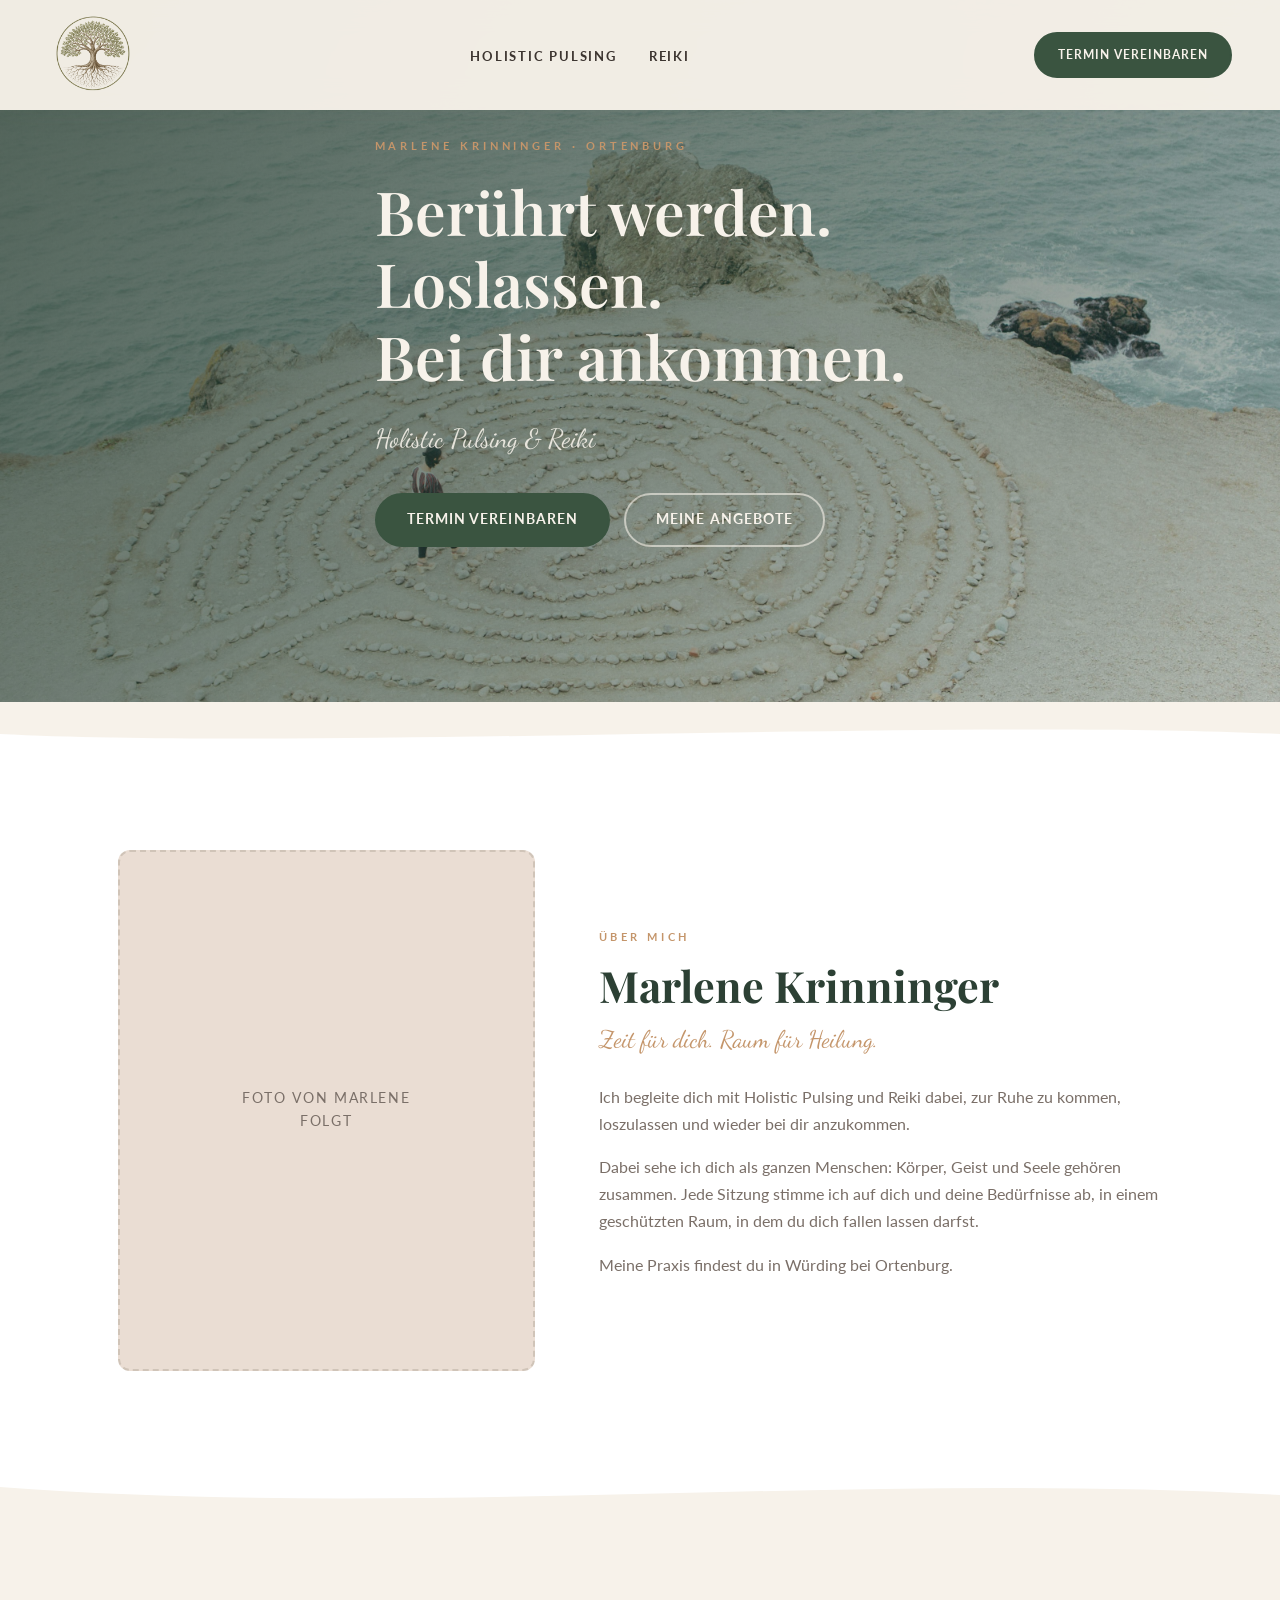
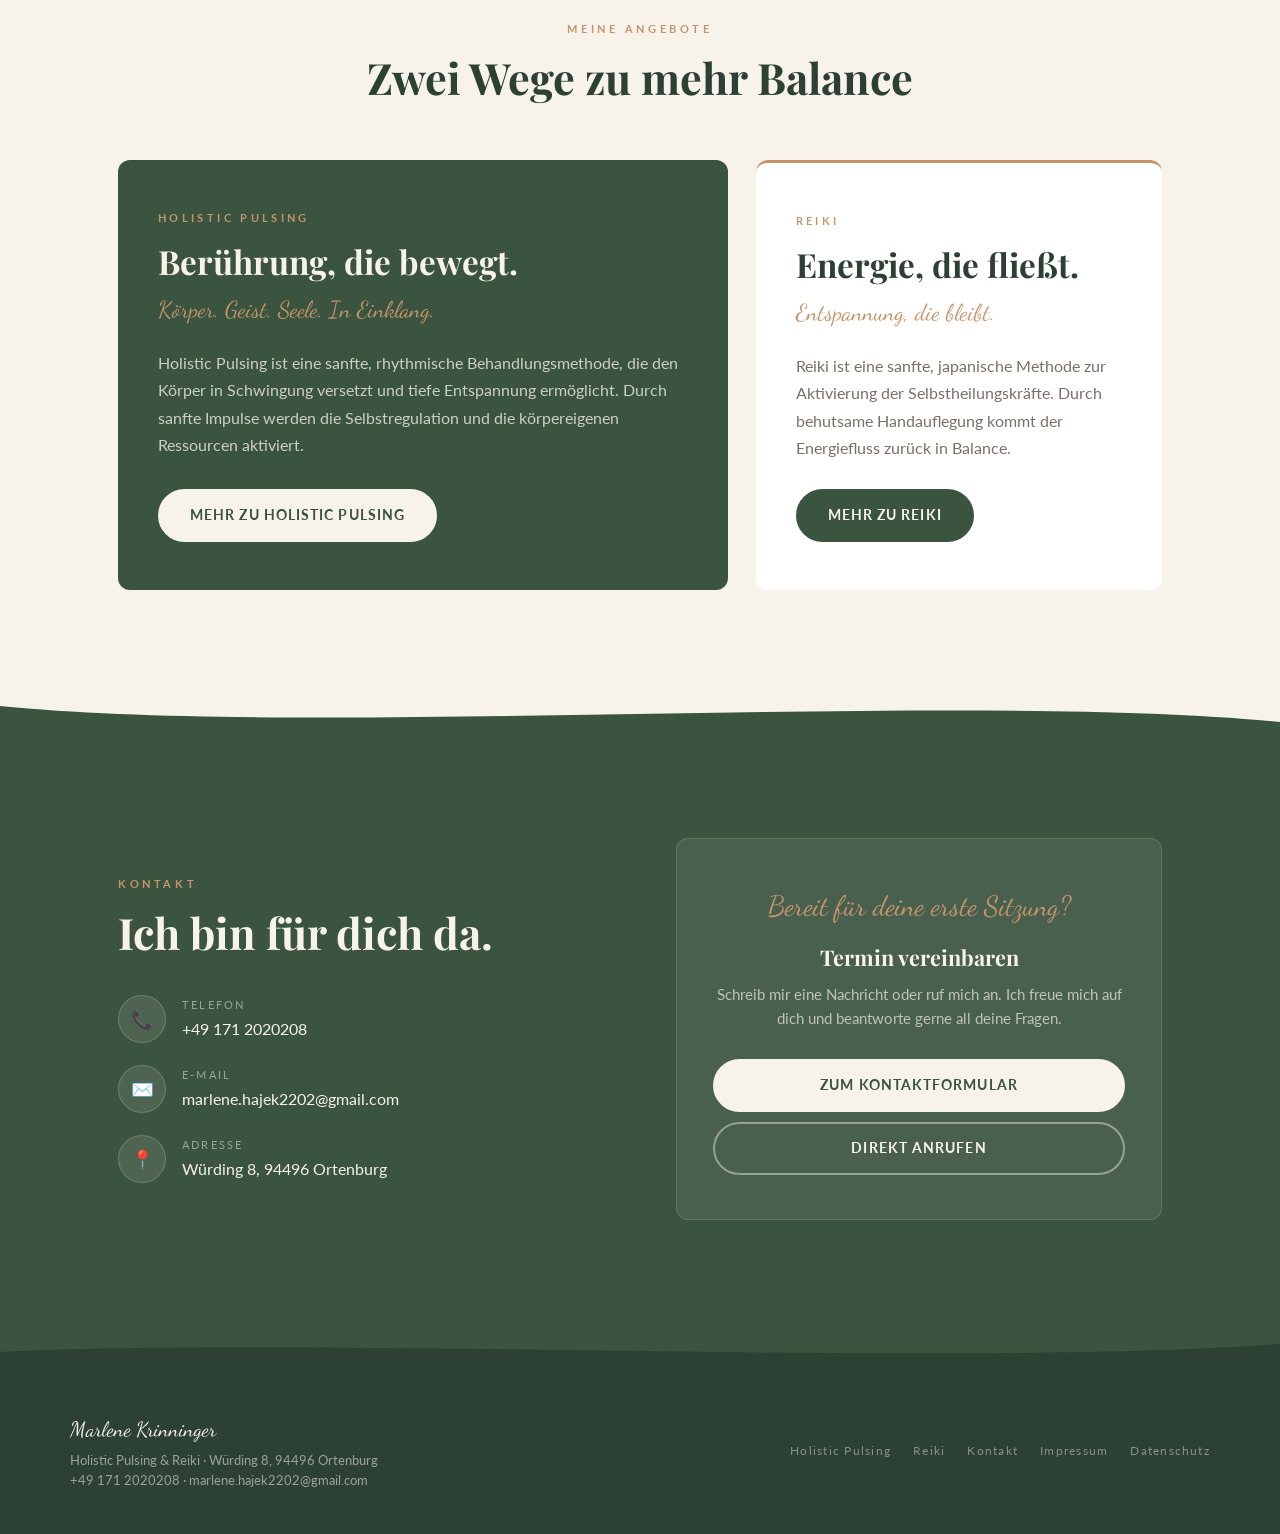
==== commit 5810de86: "feat: neue Startseite, Holistic-Pulsing-Seite, bisherige Startseite als reiki.html" ====
--- a/index.html
+++ b/index.html
@@ -1,10 +1,10 @@
-<!DOCTYPE html> 
+<!DOCTYPE html>
 <html lang="de">
 <head>
   <meta charset="UTF-8">
   <meta name="viewport" content="width=device-width, initial-scale=1.0">
-  <title>Marlene Krinninger – Reiki-Behandlung Ortenburg</title>
-  <meta name="description" content="Reiki-Behandlung bei Marlene Krinninger in Ortenburg. Ganzheitlich, sanft, wirksam.">
+  <title>Marlene Krinninger – Holistic Pulsing &amp; Reiki in Ortenburg</title>
+  <meta name="description" content="Holistic Pulsing und Reiki bei Marlene Krinninger in Ortenburg. Ganzheitlich, sanft, wirksam.">
   <link rel="icon" type="image/png" href="img/logo.png">
   <link rel="apple-touch-icon" href="img/logo.png">
   <link rel="preconnect" href="https://fonts.googleapis.com">
@@ -306,7 +306,7 @@
     .footer-inner { max-width: 1140px; margin: 0 auto; display: flex; align-items: center; justify-content: space-between; gap: 20px; flex-wrap: wrap; }
     .footer-brand .f-name { font-family: 'Dancing Script', cursive; font-size: 1.3rem; color: var(--cream); margin-bottom: 4px; }
     .footer-brand .f-addr { font-size: 0.8rem; color: rgba(247,242,234,0.55); line-height: 1.5; }
-    .footer-links { display: flex; gap: 22px; }
+    .footer-links { display: flex; gap: 10px 22px; flex-wrap: wrap; }
     .footer-links a { font-size: 0.78rem; letter-spacing: 0.1em; color: rgba(247,242,234,0.45); transition: color var(--t); }
     .footer-links a:hover { color: var(--gold); }
 
@@ -350,21 +350,74 @@
     .nav-logo-img { width: 90px; height: 90px; object-fit: contain; flex-shrink: 0; transition: transform 0.35s ease; }
     .nav-logo:hover .nav-logo-img { transform: rotate(8deg) scale(1.05); }
     .nav-logo-text { display: flex; flex-direction: column; line-height: 1.15; }
+  
+    /* NAV ACTIVE */
+    .nav-links a.active { color: var(--green); }
+    .nav-links a.active::after { transform: scaleX(1); }
+    .mobile-menu .ml.active { color: var(--gold); }
+
+    /* HOME HERO (kompakter) */
+    #hero.home-hero { min-height: 78vh; }
+    .home-hero .hero-grid { max-width: 760px; }
+
+    /* MARLENE */
+    #marlene { background: var(--white); }
+    .marlene-grid { display: grid; grid-template-columns: 0.85fr 1.15fr; gap: 64px; align-items: center; }
+    .marlene-photo {
+      aspect-ratio: 4 / 5; border-radius: var(--radius); overflow: hidden;
+      background: var(--beige); border: 2px dashed var(--beige-dark);
+      display: flex; align-items: center; justify-content: center; text-align: center;
+      color: var(--text-muted); font-size: 0.85rem; letter-spacing: 0.12em; text-transform: uppercase;
+      padding: 24px;
+    }
+    .marlene-photo img { width: 100%; height: 100%; object-fit: cover; }
+    .marlene-text h2 { font-size: clamp(1.9rem, 3.5vw, 2.7rem); color: var(--green-dark); margin-bottom: 8px; }
+    .marlene-sub { font-family: 'Dancing Script', cursive; font-size: 1.5rem; color: var(--gold); display: block; margin-bottom: 22px; }
+    .marlene-text p { color: var(--text-muted); margin-bottom: 16px; }
+
+    /* ANGEBOTE 60 / 40 */
+    #angebote { background: var(--cream); }
+    .angebote-head { text-align: center; margin-bottom: 56px; }
+    .angebote-head h2 { font-size: clamp(1.9rem, 3.5vw, 2.7rem); color: var(--green-dark); }
+    .angebote-grid { display: grid; grid-template-columns: 3fr 2fr; gap: 28px; align-items: stretch; }
+    .offer {
+      border-radius: var(--radius); padding: 48px 40px;
+      display: flex; flex-direction: column; align-items: flex-start;
+      transition: transform var(--t), box-shadow var(--t);
+    }
+    .offer:hover { transform: translateY(-6px); box-shadow: 0 16px 40px var(--shadow); }
+    .offer .offer-label { font-size: 0.7rem; letter-spacing: 0.3em; text-transform: uppercase; font-weight: 700; margin-bottom: 14px; }
+    .offer h3 { font-size: clamp(1.6rem, 2.6vw, 2.2rem); margin-bottom: 8px; }
+    .offer .offer-script { font-family: 'Dancing Script', cursive; font-size: 1.45rem; margin-bottom: 20px; }
+    .offer p { font-size: 0.98rem; line-height: 1.75; margin-bottom: 26px; }
+    .offer .btn { margin-top: auto; }
+    .offer-main { background: var(--green); color: var(--cream); }
+    .offer-main .offer-label, .offer-main .offer-script { color: var(--gold); }
+    .offer-main h3 { color: var(--cream); }
+    .offer-main p { color: rgba(247,242,234,0.78); }
+    .offer-second { background: var(--white); border-top: 3px solid var(--gold); }
+    .offer-second .offer-label, .offer-second .offer-script { color: var(--gold); }
+    .offer-second h3 { color: var(--green-dark); }
+    .offer-second p { color: var(--text-muted); }
+
+    @media (max-width: 900px) {
+      .marlene-grid { grid-template-columns: 1fr; gap: 36px; }
+      .marlene-photo { max-width: 360px; margin: 0 auto; width: 100%; }
+      .angebote-grid { grid-template-columns: 1fr; }
+      .offer { padding: 36px 28px; }
+    }
   </style>
 </head>
 <body>
 
 <!-- NAV -->
 <nav id="mainNav">
-  <a href="#hero" class="nav-logo">
+  <a href="index.html" class="nav-logo">
     <img src="img/logo.png" alt="Marlene Krinninger Logo" class="nav-logo-img">
   </a>
   <ul class="nav-links">
-    <li><a href="#reiki">Reiki</a></li>
-    <li><a href="#wirkung">Wirkung</a></li>
-    <li><a href="#sitzung">Sitzung</a></li>
-    <li><a href="#arbeitsweise">Über mich</a></li>
-    <li><a href="#faq">FAQ</a></li>
+    <li><a href="pulsing.html">Holistic Pulsing</a></li>
+    <li><a href="reiki.html">Reiki</a></li>
   </ul>
   <a href="kontakt.html" class="btn btn-primary nav-cta">Termin vereinbaren</a>
   <button class="hamburger" id="hamburger" aria-label="Menü öffnen" aria-expanded="false">
@@ -374,230 +427,86 @@
 
 <!-- MOBILE MENU -->
 <div class="mobile-menu" id="mobileMenu">
-<a href="#reiki" class="ml">Reiki</a>
-  <a href="#wirkung" class="ml">Wirkung</a>
-  <a href="#sitzung" class="ml">Sitzung</a>
-  <a href="#arbeitsweise" class="ml">Über mich</a>
-  <a href="#faq" class="ml">FAQ</a>
+  <a href="pulsing.html" class="ml">Holistic Pulsing</a>
+  <a href="reiki.html" class="ml">Reiki</a>
   <a href="kontakt.html" class="btn btn-primary" style="margin-top:16px;">Termin vereinbaren</a>
 </div>
 
 <!-- HERO -->
-<section id="hero">
+<section id="hero" class="home-hero">
   <div class="inner">
     <div class="hero-grid">
       <div class="hero-content">
-        <p class="hero-label reveal">Reiki-Behandlung · Ortenburg</p>
-        <h1 class="hero-headline reveal rd1">Energie, die fließt.<br>Heilung, die berührt.</h1>
+        <p class="hero-label reveal">Marlene Krinninger · Ortenburg</p>
+        <h1 class="hero-headline reveal rd1">Berührt werden.<br>Loslassen.<br>Bei dir ankommen.</h1>
         <div class="hero-tagline-wrap reveal rd2">
-          <p class="hero-tagline active" id="tl0">Entspannung, die bleibt.</p>
-          <p class="hero-tagline" id="tl1">Balance, die trägt.</p>
-          <p class="hero-tagline" id="tl2">Ein Weg zurück zu dir.</p>
+          <p class="hero-tagline active">Holistic Pulsing &amp; Reiki</p>
+          <p class="hero-tagline">Ganzheitlich. Sanft. Wirksam.</p>
+          <p class="hero-tagline">Ruhe im Puls.</p>
         </div>
-        <div class="hero-badges reveal rd3">
-          <span class="hero-badge">Ganzheitlich</span>
-          <span class="hero-badge">Sanft</span>
-          <span class="hero-badge">Wirksam</span>
+        <div class="hero-btns reveal rd3">
+          <a href="kontakt.html" class="btn btn-primary">Termin vereinbaren</a>
+          <a href="#angebote" class="btn btn-outline">Meine Angebote</a>
         </div>
-        <div class="hero-btns reveal rd4">
-          <a href="kontakt.html" class="btn btn-primary">Termin vereinbaren</a>
-          <a href="#reiki" class="btn btn-outline">Mehr erfahren</a>
-        </div>
-      </div>
-
-    </div>
-  </div>
-</section>
-
-<!-- WAVE -->
-<div class="wave" style="background:var(--cream);">
-  <svg viewBox="0 0 1440 48" preserveAspectRatio="none" style="height:48px;"><path d="M0,32 C360,48 1080,16 1440,32 L1440,48 L0,48 Z" fill="#ffffff"/></svg>
-</div>
-
-<!-- WAS IST REIKI -->
-<section id="reiki">
-  <div class="inner">
-    <div class="reiki-grid">
-      <div class="reiki-photo-col reveal">
-        <img src="img/lebensbaum.jpg" alt="Lebensbaum mit Sonnenstrahlen">
-      </div>
-      <div class="reiki-text">
-        <span class="section-label reveal">Was ist Reiki?</span>
-        <h2 class="reveal rd1">Heilenergie durch sanfte Berührung</h2>
-        <p class="reveal rd2">Reiki ist eine japanische Methode zur Stressbewältigung und Entspannung, die auch die Förderung der Heilung unterstützt. Das Wort <em>Reiki</em> setzt sich aus <em>Rei</em> (universell) und <em>Ki</em> (Lebensenergie) zusammen.</p>
-        <p class="reveal rd3">Entwickelt Anfang des 20. Jahrhunderts von Mikao Usui, wird Reiki durch sanftes Auflegen der Hände auf oder über den Körper praktiziert. Ziel ist es, den natürlichen Energiefluss zu unterstützen und Blockaden zu lösen.</p>
-        <p class="reveal rd4">Reiki wirkt auf körperlicher, emotionaler und geistiger Ebene – sanft, nicht-invasiv und ohne Nebenwirkungen. Es kann als wertvolle Ergänzung zur schulmedizinischen Behandlung eingesetzt werden.</p>
-      </div>
-      <div class="facts-card reveal rd2">
-        <h3>Wissenswertes über Reiki</h3>
-        <div class="fact-row"><span class="fact-label">Ursprung</span><span class="fact-val">Japan, frühes 20. Jh. (Mikao Usui)</span></div>
-        <div class="fact-row"><span class="fact-label">Methode</span><span class="fact-val">Sanfte Handauflegung auf Energiepunkte</span></div>
-        <div class="fact-row"><span class="fact-label">Dauer</span><span class="fact-val">60–90 Minuten pro Sitzung</span></div>
-        <div class="fact-row"><span class="fact-label">Wirkung</span><span class="fact-val">Entspannung, Energiefluss, Selbstheilung</span></div>
-        <div class="fact-row"><span class="fact-label">Kleidung</span><span class="fact-val">Bekleidet – keine Entkleidung nötig</span></div>
-        <div class="fact-row"><span class="fact-label">Verbreitung</span><span class="fact-val">Weltweit in über 100 Ländern praktiziert</span></div>
       </div>
     </div>
   </div>
 </section>
 
-<!-- WAVE -->
-<div class="wave" style="background:var(--white);">
-  <svg viewBox="0 0 1440 48" preserveAspectRatio="none" style="height:48px;"><path d="M0,16 C480,48 960,0 1440,24 L1440,48 L0,48 Z" fill="#3A5440"/></svg>
+<div class="wave" style="background:var(--cream);">
+  <svg viewBox="0 0 1440 48" preserveAspectRatio="none" style="height:48px;"><path d="M0,32 C360,48 1080,16 1440,32 L1440,48 L0,48 Z" fill="#ffffff"/></svg>
 </div>
 
-<!-- WIRKUNG -->
-<section id="wirkung">
+<!-- MARLENE -->
+<section id="marlene">
   <div class="inner">
-    <div class="wirkung-head">
-      <span class="section-label reveal">Anwendungsgebiete</span>
-      <h2 class="reveal rd1">Reiki kann unterstützen bei …</h2>
-      <p class="reveal rd2">Reiki begleitet dich auf deinem Weg zu mehr Wohlbefinden – körperlich, emotional und seelisch.</p>
-    </div>
-    <div class="benefits-grid">
-      <div class="benefit-card reveal"><span class="benefit-icon">🌿</span><h3>Stressabbau</h3><p>Tiefe Entspannung und Loslassen von angesammeltem Stress und innerer Anspannung.</p></div>
-      <div class="benefit-card reveal rd1"><span class="benefit-icon">🔓</span><h3>Innere Blockaden</h3><p>Sanfte Auflösung emotionaler und energetischer Blockaden, die dich einengen.</p></div>
-      <div class="benefit-card reveal rd2"><span class="benefit-icon">✨</span><h3>Immunsystem</h3><p>Stärkung der körpereigenen Abwehrkräfte und Unterstützung der Selbstregulation.</p></div>
-      <div class="benefit-card reveal rd3"><span class="benefit-icon">💚</span><h3>Körperl. Beschwerden</h3><p>Begleitende Unterstützung bei Verspannungen, Schmerzen und körperlichem Unwohlsein.</p></div>
-      <div class="benefit-card reveal rd1"><span class="benefit-icon">🌱</span><h3>Selbstheilung</h3><p>Aktivierung der natürlichen Selbstheilungskräfte des Körpers und der Psyche.</p></div>
-      <div class="benefit-card reveal rd2"><span class="benefit-icon">☀️</span><h3>Energie & Lebensfreude</h3><p>Neue Kraft tanken – mehr Leichtigkeit und Vitalität im Alltag spüren.</p></div>
-      <div class="benefit-card reveal rd3"><span class="benefit-icon">🕊️</span><h3>Innere Ruhe</h3><p>Tiefes Ankommen bei sich selbst und Entwicklung innerer Stille und Gelassenheit.</p></div>
-      <div class="benefit-card reveal rd4"><span class="benefit-icon">🌊</span><h3>Herausford. Phasen</h3><p>Sanfte Begleitung in schwierigen Übergängen, Trauer und Veränderungen.</p></div>
-    </div>
-  </div>
-</section>
-
-<!-- WAVE -->
-<div class="wave" style="background:var(--green);">
-  <svg viewBox="0 0 1440 48" preserveAspectRatio="none" style="height:48px;"><path d="M0,24 C360,0 1080,48 1440,16 L1440,48 L0,48 Z" fill="#F7F2EA"/></svg>
-</div>
-
-<!-- SITZUNG -->
-<section id="sitzung">
-  <div class="inner">
-    <div class="sitzung-head">
-      <span class="section-label reveal">Ablauf</span>
-      <h2 class="reveal rd1">Eine Sitzung bei mir</h2>
-    </div>
-    <div class="sitzung-feature reveal">
-      <img src="img/behandlung1.jpg" alt="Reiki Behandlung">
-    </div>
-    <div class="steps-grid">
-      <div class="step reveal">
-        <span class="step-num">01</span>
-        <span class="step-icon">🤝</span>
-        <h3>Ankommen & Gespräch</h3>
-        <p>Wir nehmen uns Zeit füreinander. Ich höre dir zu, beantworte deine Fragen und wir bereiten gemeinsam die Sitzung vor.</p>
+    <div class="marlene-grid">
+      <div class="marlene-photo reveal">
+        <!-- Foto einsetzen: <img src="img/marlene.jpg" alt="Marlene Krinninger"> -->
+        <span>Foto von Marlene<br>folgt</span>
       </div>
-      <div class="step reveal rd1">
-        <span class="step-num">02</span>
-        <span class="step-icon">🙏</span>
-        <h3>Die Behandlung</h3>
-        <p>Du liegst bekleidet und bequem. Ich lege meine Hände sanft auf oder über verschiedene Körperstellen und folge dem Energiefluss.</p>
-      </div>
-      <div class="step reveal rd2">
-        <span class="step-num">03</span>
-        <span class="step-icon">🌙</span>
-        <h3>Nachklingen</h3>
-        <p>Nach der Behandlung nehmen wir uns Zeit zum Nachspüren. Du erzählst, was du erlebt hast – ich beantworte deine Fragen.</p>
-      </div>
-      <div class="step reveal rd3">
-        <span class="step-num">04</span>
-        <span class="step-icon">🌿</span>
-        <h3>Nächster Schritt</h3>
-        <p>Gemeinsam schauen wir, was dir gut getan hat und ob weitere Sitzungen sinnvoll wären. Jeder Weg ist individuell.</p>
-      </div>
-    </div>
-    <div class="disclaimer reveal">
-      <span style="font-size:1.3rem; flex-shrink:0; margin-top:2px;">ℹ️</span>
-      <p><strong>Wichtiger Hinweis:</strong> Reiki ist eine ergänzende Methode und kein Ersatz für schulmedizinische Diagnose oder Behandlung. Bei gesundheitlichen Beschwerden wenden Sie sich bitte an einen Arzt oder eine Ärztin.</p>
-    </div>
-  </div>
-</section>
-
-<!-- QUOTE -->
-<div id="quote">
-  <div class="quote-inner reveal">
-    <span class="quote-mark">"</span>
-    <p class="quote-text">Reiki bringt dich zurück in deine Mitte.</p>
-    <span class="quote-by">— Marlene Krinninger</span>
-  </div>
-</div>
-
-<!-- WAVE -->
-<div class="wave" style="background:var(--beige);">
-  <svg viewBox="0 0 1440 48" preserveAspectRatio="none" style="height:48px;"><path d="M0,16 C480,40 960,8 1440,28 L1440,48 L0,48 Z" fill="#ffffff"/></svg>
-</div>
-
-<!-- ARBEITSWEISE -->
-<section id="arbeitsweise">
-  <div class="inner">
-    <div class="arbeitsweise-head">
-      <span class="section-label reveal">Meine Arbeitsweise</span>
-      <h2 class="reveal rd1">Was mich auszeichnet</h2>
-    </div>
-    <div class="pillars-grid">
-      <div class="pillar reveal">
-        <span class="pillar-icon">🌍</span>
-        <h3>Ganzheitlich</h3>
-        <p>Ich sehe dich als ganzen Menschen – Körper, Geist und Seele bilden eine Einheit. Jede Sitzung berücksichtigt dich in deiner Vollständigkeit.</p>
-      </div>
-      <div class="pillar reveal rd2">
-        <span class="pillar-icon">💫</span>
-        <h3>Individuell</h3>
-        <p>Jede Sitzung ist auf dich abgestimmt. Ich folge dem, was dein Energiesystem braucht – ohne Schema, mit echtem Gespür.</p>
-      </div>
-      <div class="pillar reveal rd4">
-        <span class="pillar-icon">🕯️</span>
-        <h3>Achtsam</h3>
-        <p>Du bekommst einen geschützten Raum, in dem du dich vollständig fallen lassen kannst. Vertrauen und Würde stehen im Mittelpunkt.</p>
+      <div class="marlene-text">
+        <span class="section-label reveal">Über mich</span>
+        <h2 class="reveal rd1">Marlene Krinninger</h2>
+        <span class="marlene-sub reveal rd1">Zeit für dich. Raum für Heilung.</span>
+        <p class="reveal rd2">Ich begleite dich mit Holistic Pulsing und Reiki dabei, zur Ruhe zu kommen, loszulassen und wieder bei dir anzukommen.</p>
+        <p class="reveal rd3">Dabei sehe ich dich als ganzen Menschen: Körper, Geist und Seele gehören zusammen. Jede Sitzung stimme ich auf dich und deine Bedürfnisse ab, in einem geschützten Raum, in dem du dich fallen lassen darfst.</p>
+        <p class="reveal rd4">Meine Praxis findest du in Würding bei Ortenburg.</p>
       </div>
     </div>
   </div>
 </section>
 
-<!-- WAVE -->
 <div class="wave" style="background:var(--white);">
-  <svg viewBox="0 0 1440 48" preserveAspectRatio="none" style="height:48px;"><path d="M0,32 C480,8 960,48 1440,20 L1440,48 L0,48 Z" fill="#F7F2EA"/></svg>
+  <svg viewBox="0 0 1440 48" preserveAspectRatio="none" style="height:48px;"><path d="M0,16 C480,48 960,0 1440,24 L1440,48 L0,48 Z" fill="#F7F2EA"/></svg>
 </div>
 
-<!-- FAQ -->
-<section id="faq">
+<!-- ANGEBOTE -->
+<section id="angebote">
   <div class="inner">
-    <div class="faq-head">
-      <span class="section-label reveal">Häufige Fragen</span>
-      <h2 class="reveal rd1">FAQ</h2>
+    <div class="angebote-head">
+      <span class="section-label reveal">Meine Angebote</span>
+      <h2 class="reveal rd1">Zwei Wege zu mehr Balance</h2>
     </div>
-    <div class="faq-list reveal rd2">
-      <div class="faq-item">
-        <button class="faq-q" aria-expanded="false">Muss ich an Reiki glauben, damit es wirkt?<span class="faq-ico">+</span></button>
-        <div class="faq-a"><div class="faq-a-inner">Nein. Reiki wirkt unabhängig von Glauben oder Überzeugungen. Alles, was du mitbringen musst, ist Offenheit und die Bereitschaft, dich zu entspannen. Auch skeptische Menschen berichten häufig von positiven Erfahrungen.</div></div>
-      </div>
-      <div class="faq-item">
-        <button class="faq-q" aria-expanded="false">Wie viele Sitzungen brauche ich?<span class="faq-ico">+</span></button>
-        <div class="faq-a"><div class="faq-a-inner">Das ist sehr individuell. Für akute Themen können schon 1–3 Sitzungen spürbare Wirkung zeigen. Bei tieferen Anliegen empfehle ich anfangs 4–6 Sitzungen. Gemeinsam schauen wir, was für dich passt.</div></div>
-      </div>
-      <div class="faq-item">
-        <button class="faq-q" aria-expanded="false">Was spüre ich während der Behandlung?<span class="faq-ico">+</span></button>
-        <div class="faq-a"><div class="faq-a-inner">Die Erfahrungen sind sehr verschieden. Viele spüren Wärme, ein Kribbeln oder tiefe Entspannung. Manche sehen Farben, andere schlafen einfach ein. Es gibt kein „richtig" oder „falsch".</div></div>
-      </div>
-      <div class="faq-item">
-        <button class="faq-q" aria-expanded="false">Ist Reiki auch für Kinder geeignet?<span class="faq-ico">+</span></button>
-        <div class="faq-a"><div class="faq-a-inner">Ja, Reiki ist für jedes Alter geeignet – auch für Kinder und Babys. Die Behandlung ist sanft und behutsam. Für Kinder unter 12 Jahren ist ein Elternteil während der Sitzung anwesend.</div></div>
-      </div>
-      <div class="faq-item">
-        <button class="faq-q" aria-expanded="false">Wo findet die Behandlung statt?<span class="faq-ico">+</span></button>
-        <div class="faq-a"><div class="faq-a-inner">Die Behandlung findet in meiner Praxis in Würding 8, 94496 Ortenburg statt – ein ruhiger, geborgener Raum für dein Wohlbefinden. Auf Anfrage sind auch Hausbesuche in der näheren Umgebung möglich.</div></div>
-      </div>
-      <div class="faq-item">
-        <button class="faq-q" aria-expanded="false">Wie kann ich einen Termin vereinbaren?<span class="faq-ico">+</span></button>
-        <div class="faq-a"><div class="faq-a-inner">Füll das <a href="kontakt.html">Kontaktformular</a> aus, ruf mich an unter +49 171 2020208 oder schreib mir an marlene.hajek2202@gmail.com. Ich melde mich zeitnah bei dir.</div></div>
-      </div>
+    <div class="angebote-grid">
+      <article class="offer offer-main reveal">
+        <span class="offer-label">Holistic Pulsing</span>
+        <h3>Berührung, die bewegt.</h3>
+        <span class="offer-script">Körper. Geist. Seele. In Einklang.</span>
+        <p>Holistic Pulsing ist eine sanfte, rhythmische Behandlungsmethode, die den Körper in Schwingung versetzt und tiefe Entspannung ermöglicht. Durch sanfte Impulse werden die Selbstregulation und die körpereigenen Ressourcen aktiviert.</p>
+        <a href="pulsing.html" class="btn btn-cream">Mehr zu Holistic Pulsing</a>
+      </article>
+      <article class="offer offer-second reveal rd2">
+        <span class="offer-label">Reiki</span>
+        <h3>Energie, die fließt.</h3>
+        <span class="offer-script">Entspannung, die bleibt.</span>
+        <p>Reiki ist eine sanfte, japanische Methode zur Aktivierung der Selbstheilungskräfte. Durch behutsame Handauflegung kommt der Energiefluss zurück in Balance.</p>
+        <a href="reiki.html" class="btn btn-primary">Mehr zu Reiki</a>
+      </article>
     </div>
   </div>
 </section>
 
-<!-- WAVE -->
 <div class="wave" style="background:var(--cream);">
   <svg viewBox="0 0 1440 48" preserveAspectRatio="none" style="height:48px;"><path d="M0,16 C360,48 1080,0 1440,32 L1440,48 L0,48 Z" fill="#3A5440"/></svg>
 </div>
@@ -637,7 +546,6 @@
   </div>
 </section>
 
-<!-- WAVE -->
 <div class="wave" style="background:var(--green);">
   <svg viewBox="0 0 1440 48" preserveAspectRatio="none" style="height:48px;"><path d="M0,32 C360,16 1080,48 1440,24 L1440,48 L0,48 Z" fill="#2C4034"/></svg>
 </div>
@@ -647,9 +555,11 @@
   <div class="footer-inner">
     <div class="footer-brand">
       <div class="f-name">Marlene Krinninger</div>
-      <div class="f-addr">Reiki-Behandlung · Würding 8, 94496 Ortenburg<br>+49 171 2020208 · marlene.hajek2202@gmail.com</div>
+      <div class="f-addr">Holistic Pulsing &amp; Reiki · Würding 8, 94496 Ortenburg<br>+49 171 2020208 · marlene.hajek2202@gmail.com</div>
     </div>
     <nav class="footer-links">
+      <a href="pulsing.html">Holistic Pulsing</a>
+      <a href="reiki.html">Reiki</a>
       <a href="kontakt.html">Kontakt</a>
       <a href="impressum.html">Impressum</a>
       <a href="datenschutz.html">Datenschutz</a>
@@ -671,6 +581,12 @@
   document.querySelector('.nav-logo').addEventListener('click', shut);
   document.querySelectorAll('.ml').forEach(l => l.addEventListener('click', shut));
 
+  // Scroll reveal
+  const obs = new IntersectionObserver(entries => {
+    entries.forEach(e => { if (e.isIntersecting) { e.target.classList.add('visible'); obs.unobserve(e.target); } });
+  }, { threshold: 0.1, rootMargin: '0px 0px -40px 0px' });
+  document.querySelectorAll('.reveal').forEach(el => obs.observe(el));
+
   // Tagline rotation
   const tls = document.querySelectorAll('.hero-tagline');
   let cur = 0;
@@ -679,23 +595,6 @@
     cur = (cur + 1) % tls.length;
     tls[cur].classList.add('active');
   }, 3000);
-
-  // Scroll reveal
-  const obs = new IntersectionObserver(entries => {
-    entries.forEach(e => { if (e.isIntersecting) { e.target.classList.add('visible'); obs.unobserve(e.target); } });
-  }, { threshold: 0.1, rootMargin: '0px 0px -40px 0px' });
-  document.querySelectorAll('.reveal').forEach(el => obs.observe(el));
-
-  // FAQ
-  document.querySelectorAll('.faq-q').forEach(btn => {
-    btn.addEventListener('click', () => {
-      const ans = btn.nextElementSibling;
-      const isOpen = ans.classList.contains('open');
-      document.querySelectorAll('.faq-a').forEach(a => a.classList.remove('open'));
-      document.querySelectorAll('.faq-q').forEach(b => { b.classList.remove('open'); b.setAttribute('aria-expanded','false'); });
-      if (!isOpen) { ans.classList.add('open'); btn.classList.add('open'); btn.setAttribute('aria-expanded','true'); }
-    });
-  });
 </script>
 </body>
 </html>
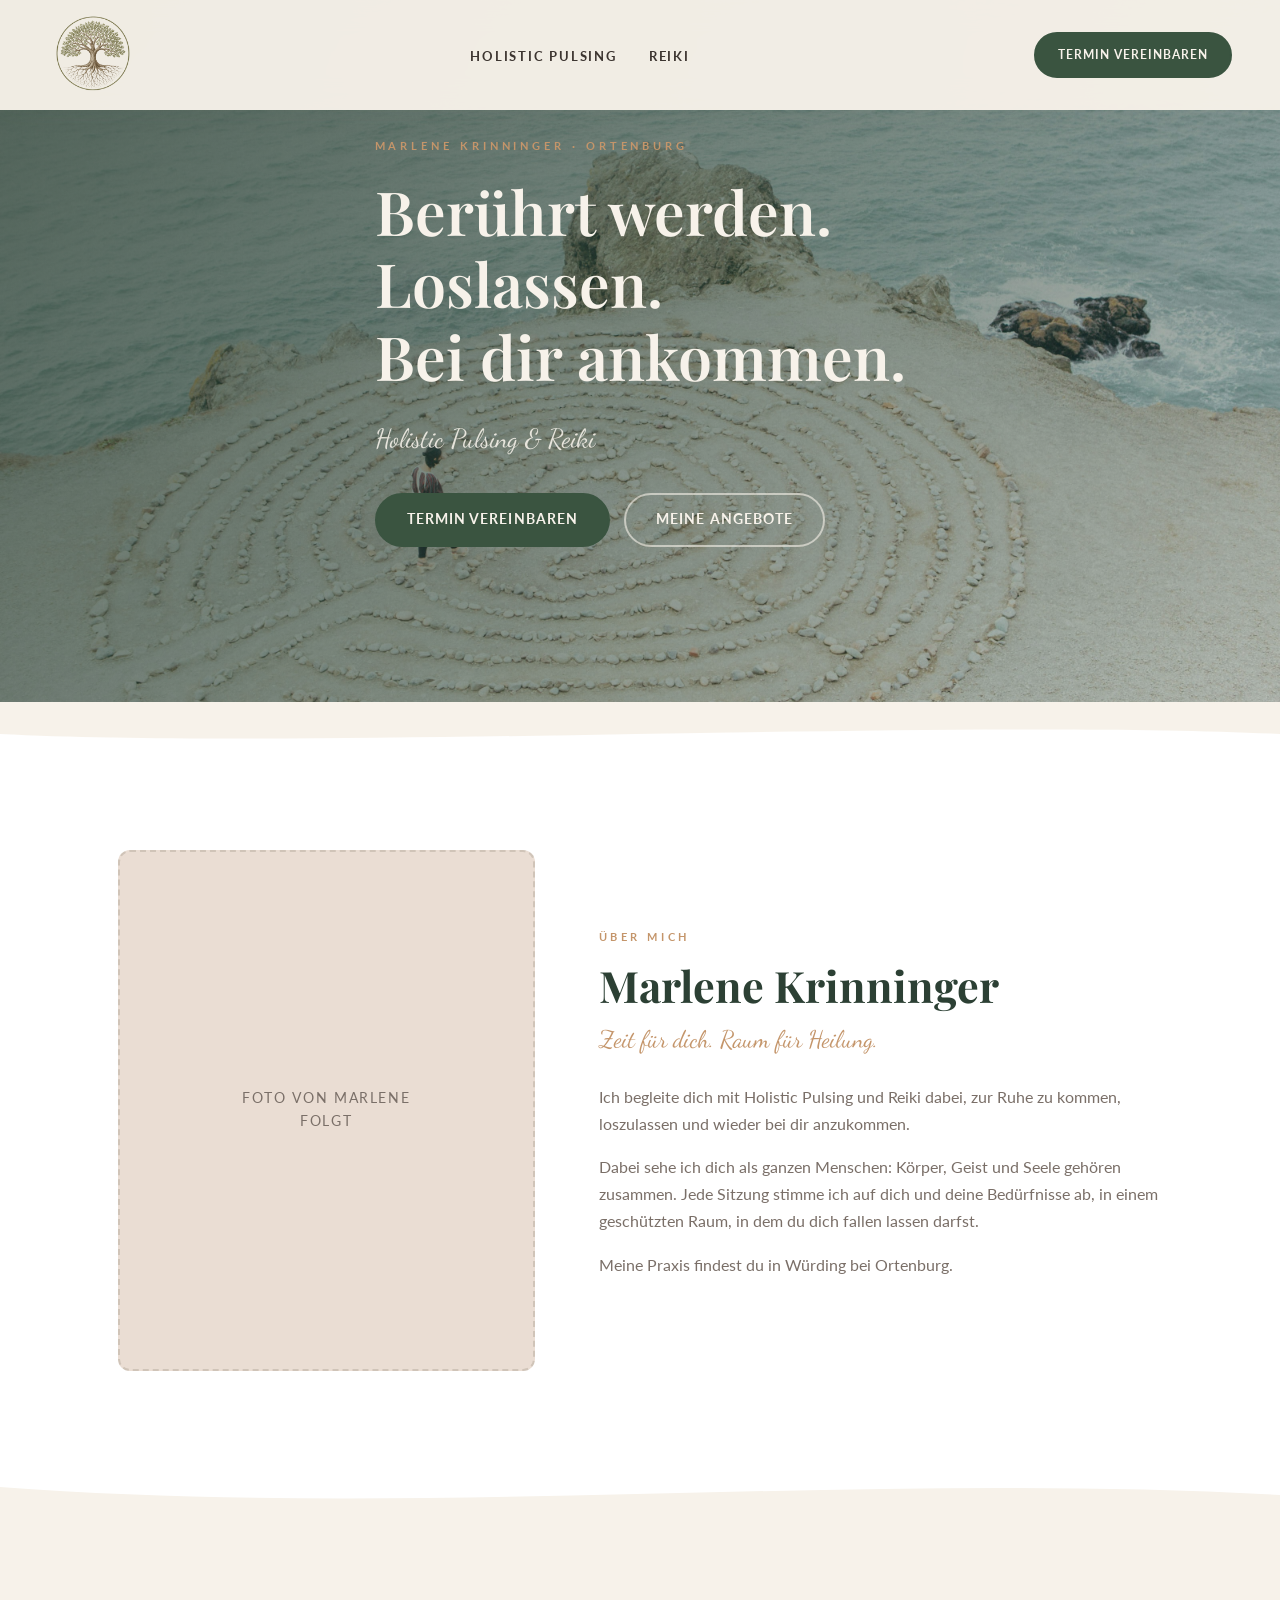
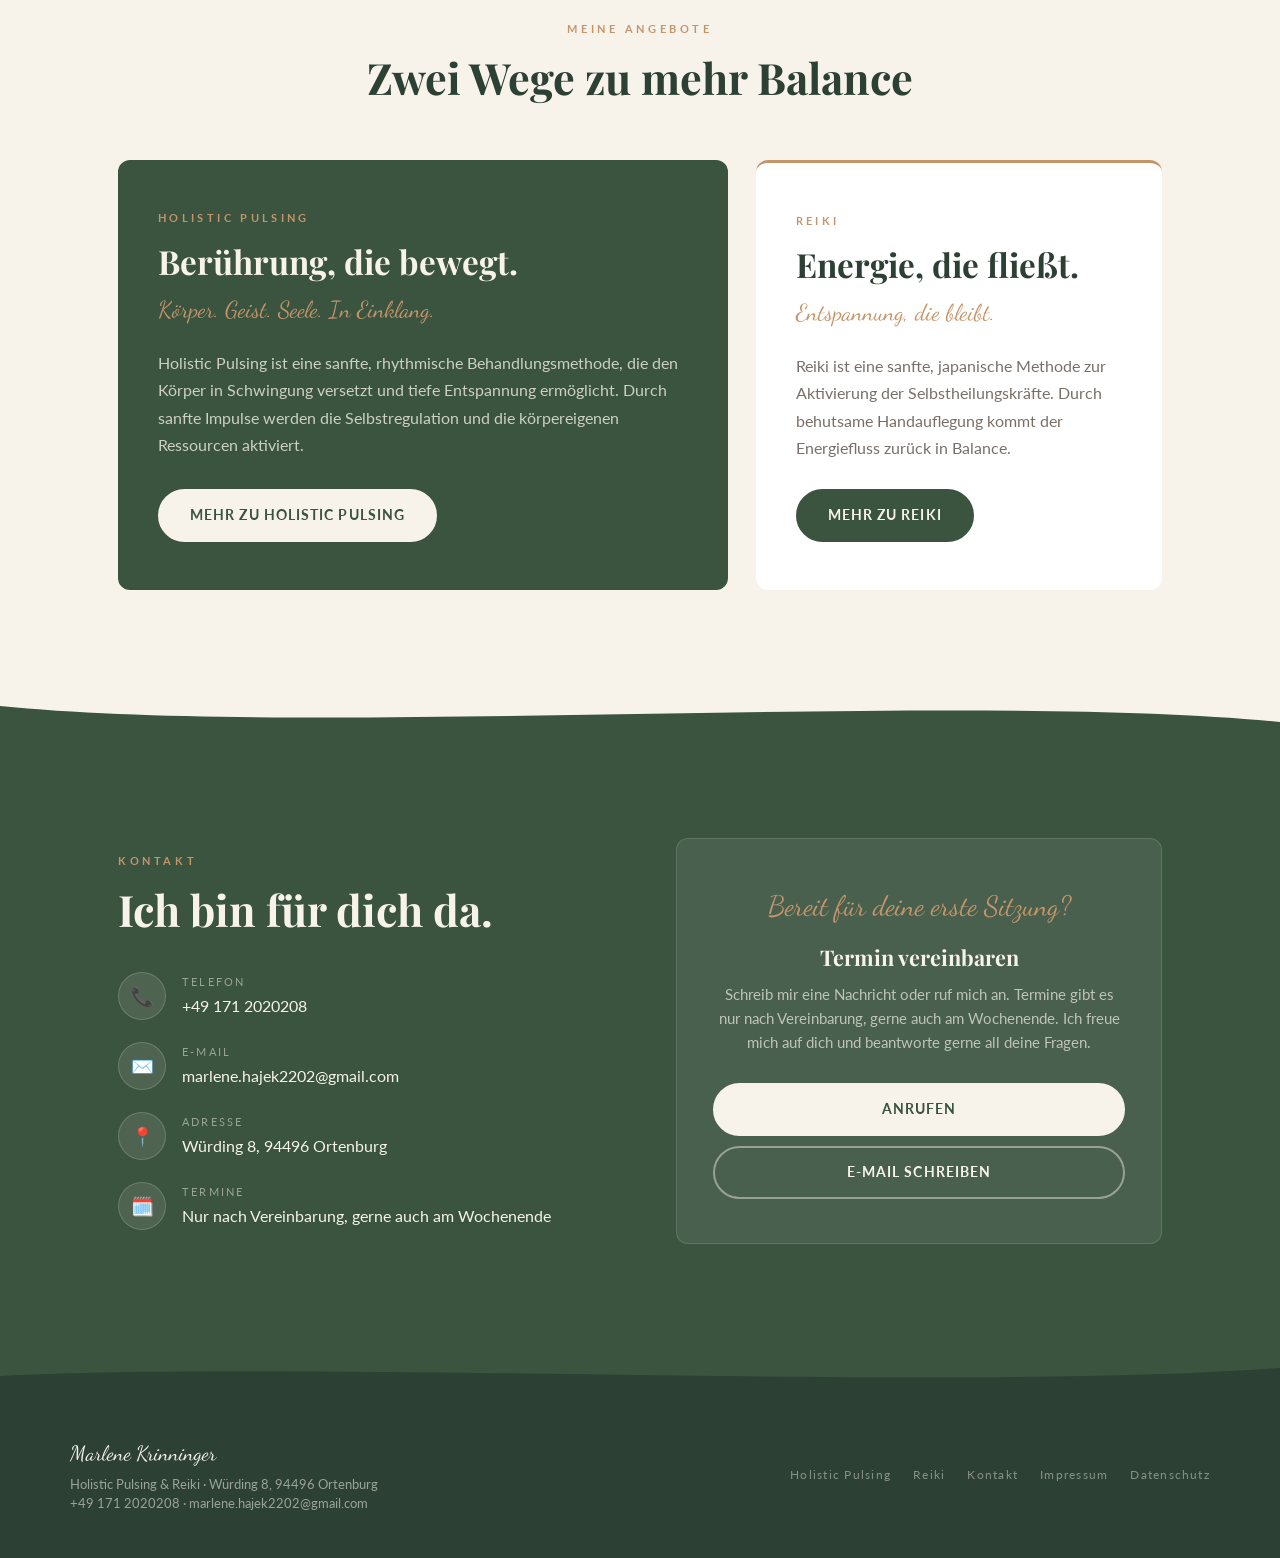
==== commit 882fc3fd: "feat: Termin-Buttons öffnen Auswahl Anrufen/E-Mail, Formularseite entfernt, Hinweis Termine nach Ver" ====
--- a/index.html
+++ b/index.html
@@ -407,6 +407,7 @@
       .offer { padding: 36px 28px; }
     }
   </style>
+  <link rel="stylesheet" href="css/contact.css">
 </head>
 <body>
 
@@ -419,7 +420,7 @@
     <li><a href="pulsing.html">Holistic Pulsing</a></li>
     <li><a href="reiki.html">Reiki</a></li>
   </ul>
-  <a href="kontakt.html" class="btn btn-primary nav-cta">Termin vereinbaren</a>
+  <a href="mailto:marlene.hajek2202@gmail.com?subject=Terminanfrage" data-contact data-subject="Terminanfrage" class="btn btn-primary nav-cta">Termin vereinbaren</a>
   <button class="hamburger" id="hamburger" aria-label="Menü öffnen" aria-expanded="false">
     <span></span><span></span><span></span>
   </button>
@@ -429,7 +430,7 @@
 <div class="mobile-menu" id="mobileMenu">
   <a href="pulsing.html" class="ml">Holistic Pulsing</a>
   <a href="reiki.html" class="ml">Reiki</a>
-  <a href="kontakt.html" class="btn btn-primary" style="margin-top:16px;">Termin vereinbaren</a>
+  <a href="mailto:marlene.hajek2202@gmail.com?subject=Terminanfrage" data-contact data-subject="Terminanfrage" class="btn btn-primary" style="margin-top:16px;">Termin vereinbaren</a>
 </div>
 
 <!-- HERO -->
@@ -445,7 +446,7 @@
           <p class="hero-tagline">Ruhe im Puls.</p>
         </div>
         <div class="hero-btns reveal rd3">
-          <a href="kontakt.html" class="btn btn-primary">Termin vereinbaren</a>
+          <a href="mailto:marlene.hajek2202@gmail.com?subject=Terminanfrage" data-contact data-subject="Terminanfrage" class="btn btn-primary">Termin vereinbaren</a>
           <a href="#angebote" class="btn btn-outline">Meine Angebote</a>
         </div>
       </div>
@@ -531,15 +532,19 @@
             <div class="k-ico">📍</div>
             <div><div class="k-label">Adresse</div><div class="k-val">Würding 8, 94496 Ortenburg</div></div>
           </div>
+          <div class="k-item reveal rd5">
+            <div class="k-ico">🗓️</div>
+            <div><div class="k-label">Termine</div><div class="k-val">Nur nach Vereinbarung, gerne auch am Wochenende</div></div>
+          </div>
         </div>
       </div>
       <div class="cta-box reveal rd2">
         <span class="script-line">Bereit für deine erste Sitzung?</span>
         <h3>Termin vereinbaren</h3>
-        <p>Schreib mir eine Nachricht oder ruf mich an. Ich freue mich auf dich und beantworte gerne all deine Fragen.</p>
+        <p>Schreib mir eine Nachricht oder ruf mich an. Termine gibt es nur nach Vereinbarung, gerne auch am Wochenende. Ich freue mich auf dich und beantworte gerne all deine Fragen.</p>
         <div class="cta-btns">
-          <a href="kontakt.html" class="btn btn-cream" style="justify-content:center;">Zum Kontaktformular</a>
-          <a href="tel:+491712020208" class="btn btn-outline-light" style="justify-content:center;">Direkt anrufen</a>
+          <a href="tel:+491712020208" class="btn btn-cream" style="justify-content:center;">Anrufen</a>
+          <a href="mailto:marlene.hajek2202@gmail.com?subject=Terminanfrage" class="btn btn-outline-light" style="justify-content:center;">E-Mail schreiben</a>
         </div>
       </div>
     </div>
@@ -560,7 +565,7 @@
     <nav class="footer-links">
       <a href="pulsing.html">Holistic Pulsing</a>
       <a href="reiki.html">Reiki</a>
-      <a href="kontakt.html">Kontakt</a>
+      <a href="#kontakt">Kontakt</a>
       <a href="impressum.html">Impressum</a>
       <a href="datenschutz.html">Datenschutz</a>
     </nav>
@@ -596,5 +601,6 @@
     tls[cur].classList.add('active');
   }, 3000);
 </script>
+<script src="js/contact.js" defer></script>
 </body>
 </html>
--- a/css/contact.css
+++ b/css/contact.css
@@ -0,0 +1,30 @@
+/* Kontaktauswahl (Anrufen oder E-Mail) für alle "Termin"-Buttons */
+dialog.contact-dialog {
+  border: none; padding: 0; border-radius: 22px; width: calc(100% - 32px); max-width: 440px;
+  background: var(--cream, #F7F2EA); color: var(--text, #3C3530);
+  box-shadow: 0 30px 80px rgba(20, 35, 25, 0.38); margin: auto; overflow: visible;
+}
+dialog.contact-dialog::backdrop { background: rgba(28, 44, 34, 0.58); -webkit-backdrop-filter: blur(3px); backdrop-filter: blur(3px); }
+.cd-inner { position: relative; padding: 40px 30px 30px; text-align: center; }
+.cd-close {
+  position: absolute; top: 8px; right: 8px; width: 44px; height: 44px; border: none; background: none;
+  font-size: 1.7rem; line-height: 1; color: var(--text-muted, #625850); border-radius: 50%; cursor: pointer;
+}
+.cd-close:hover { color: var(--green, #3A5440); background: rgba(58, 84, 64, 0.08); }
+.cd-label { font-family: 'Lato', sans-serif; font-size: 0.72rem; letter-spacing: 0.3em; text-transform: uppercase; color: var(--gold-text, #8F6038); font-weight: 700; margin-bottom: 10px; display: block; }
+.cd-title { font-family: 'Playfair Display', serif; font-size: 1.7rem; font-weight: 600; color: var(--green-dark, #2C4034); line-height: 1.25; margin-bottom: 10px; }
+.cd-text { color: var(--text-muted, #625850); font-size: 0.98rem; line-height: 1.6; margin-bottom: 24px; }
+.cd-actions { display: flex; flex-direction: column; gap: 12px; }
+.cd-btn {
+  display: flex; flex-direction: column; align-items: center; justify-content: center; gap: 2px;
+  min-height: 62px; padding: 12px 20px; border-radius: 16px; border: 2px solid var(--green, #3A5440);
+  font-family: 'Lato', sans-serif; text-decoration: none; transition: transform 0.3s ease, background 0.3s ease, color 0.3s ease, box-shadow 0.3s ease;
+}
+.cd-btn strong { font-size: 0.85rem; letter-spacing: 0.1em; text-transform: uppercase; }
+.cd-btn span { font-size: 0.95rem; }
+.cd-call { background: var(--green, #3A5440); color: var(--cream, #F7F2EA); }
+.cd-call:hover { background: var(--green-dark, #2C4034); transform: translateY(-2px); box-shadow: 0 8px 24px rgba(58, 84, 64, 0.2); }
+.cd-mail { background: transparent; color: var(--green, #3A5440); }
+.cd-mail:hover { background: var(--green, #3A5440); color: var(--cream, #F7F2EA); transform: translateY(-2px); }
+.cd-btn:focus-visible, .cd-close:focus-visible { outline: 2px solid var(--gold, #C4956A); outline-offset: 3px; }
+@media (prefers-reduced-motion: reduce) { .cd-btn { transition: none; } }
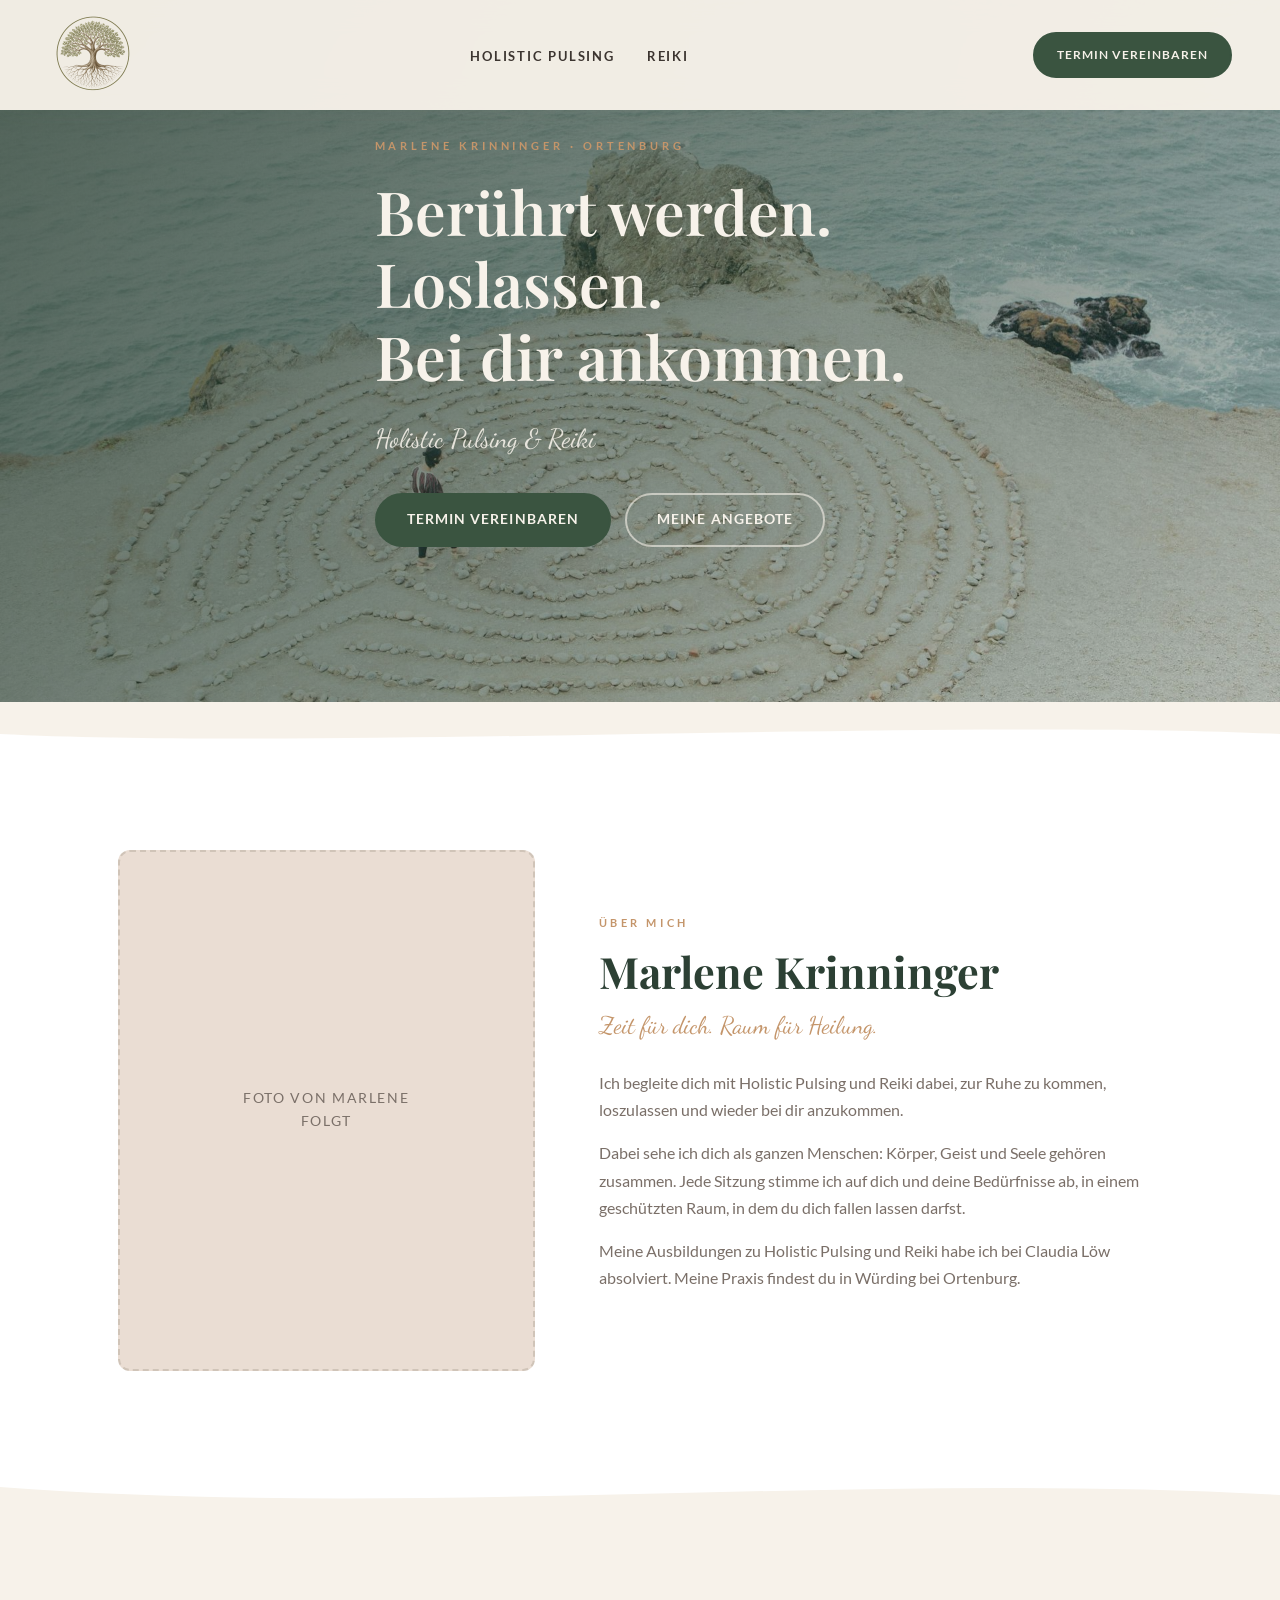
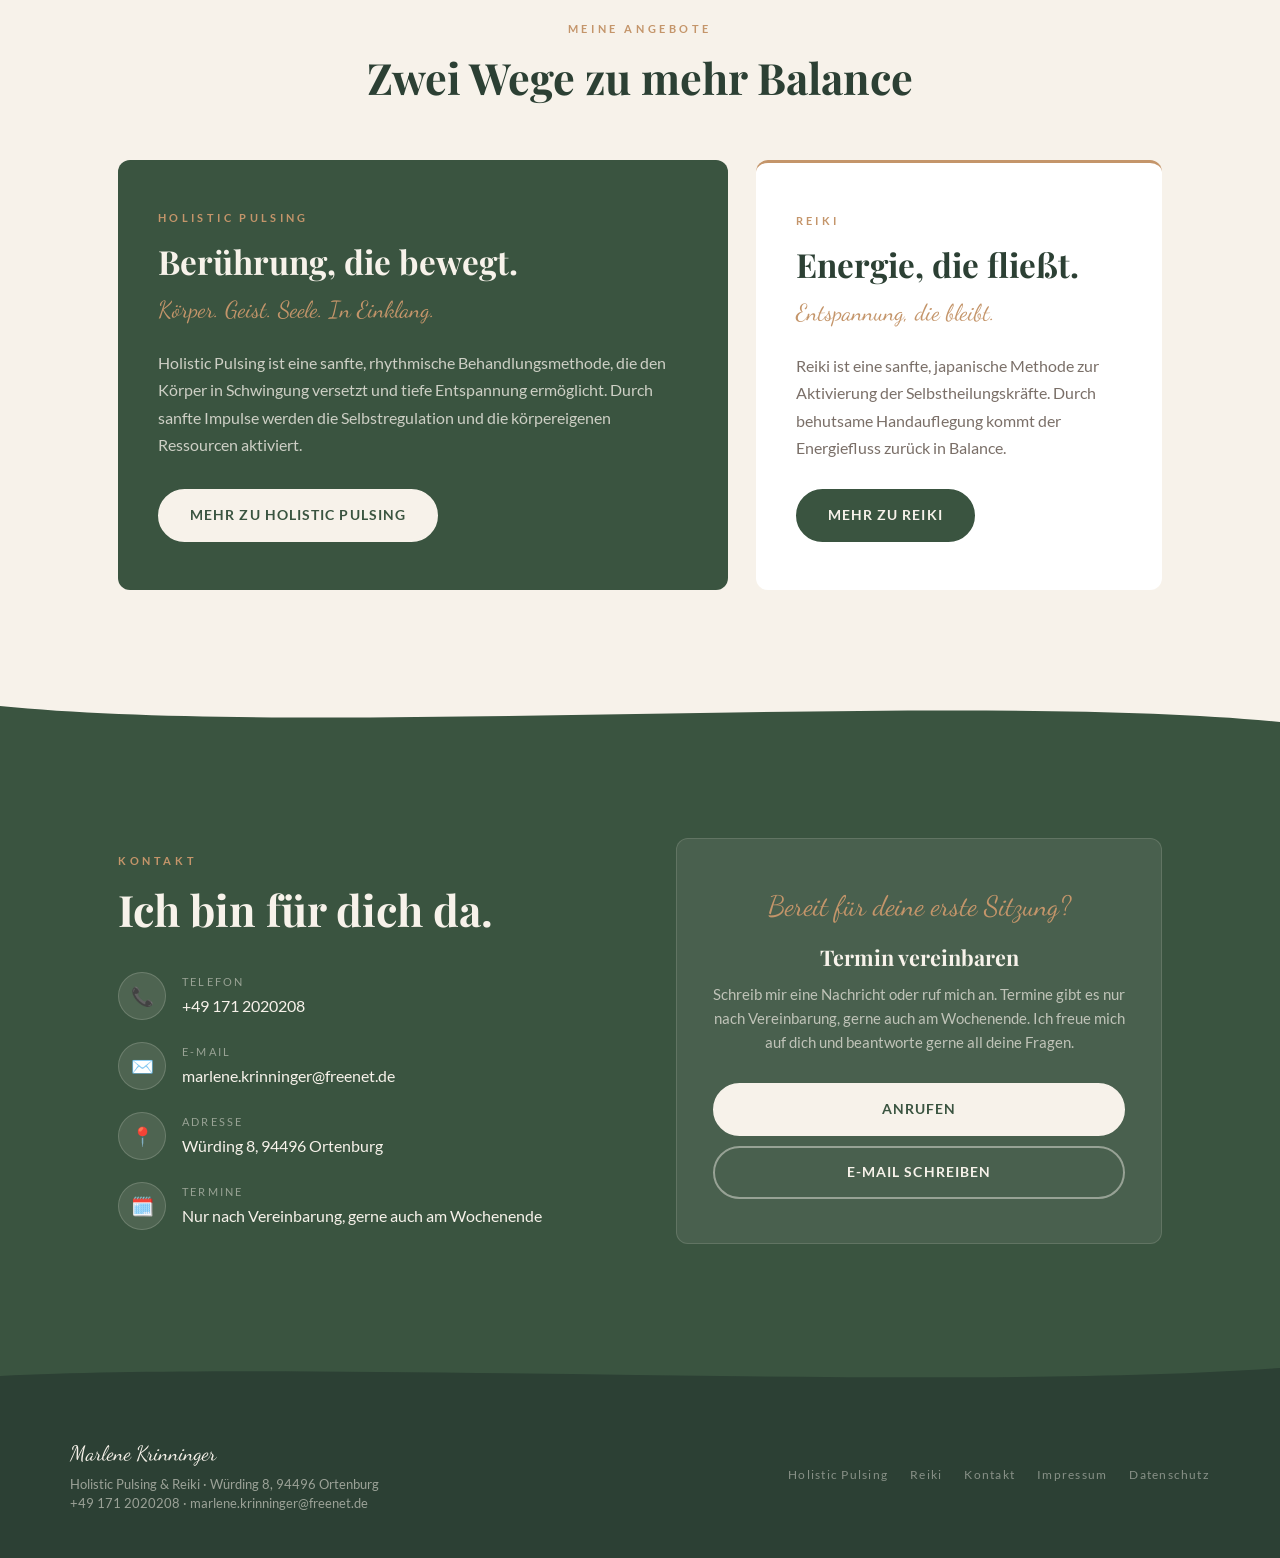
==== commit d3269507: "feat: neue E-Mail, lokale Schriften, Impressum und Datenschutz neu, Ausbildungen auf Pulsing- und Re" ====
--- a/index.html
+++ b/index.html
@@ -5,11 +5,11 @@
   <meta name="viewport" content="width=device-width, initial-scale=1.0">
   <title>Marlene Krinninger – Holistic Pulsing &amp; Reiki in Ortenburg</title>
   <meta name="description" content="Holistic Pulsing und Reiki bei Marlene Krinninger in Ortenburg. Ganzheitlich, sanft, wirksam.">
-  <link rel="icon" type="image/png" href="img/logo.png">
-  <link rel="apple-touch-icon" href="img/logo.png">
-  <link rel="preconnect" href="https://fonts.googleapis.com">
-  <link rel="preconnect" href="https://fonts.gstatic.com" crossorigin>
-  <link href="https://fonts.googleapis.com/css2?family=Dancing+Script:wght@400;600;700&family=Lato:ital,wght@0,300;0,400;0,700;1,400&family=Playfair+Display:ital,wght@0,400;0,600;0,700;1,400;1,600&display=swap" rel="stylesheet">
+  <link rel="icon" type="image/png" href="img/logo-360.png">
+  <link rel="apple-touch-icon" href="img/logo-360.png">
+  <link rel="preload" href="fonts/lato-latin-400-normal.woff2" as="font" type="font/woff2" crossorigin>
+  <link rel="preload" href="fonts/playfair-display-latin-600-normal.woff2" as="font" type="font/woff2" crossorigin>
+  <link rel="stylesheet" href="css/fonts.css">
   <style>
     *, *::before, *::after { box-sizing: border-box; margin: 0; padding: 0; }
 
@@ -121,7 +121,7 @@
     #hero {
       min-height: 100vh; display: flex; align-items: center;
       padding-top: 80px; position: relative; overflow: hidden;
-      background-image: url('img/hero.jpg');
+      background-image: url('img/hero-1920.jpg');
       background-size: cover;
       background-position: center 40%;
     }
@@ -414,13 +414,13 @@
 <!-- NAV -->
 <nav id="mainNav">
   <a href="index.html" class="nav-logo">
-    <img src="img/logo.png" alt="Marlene Krinninger Logo" class="nav-logo-img">
+    <img src="img/logo-360.png" alt="Marlene Krinninger Logo" class="nav-logo-img">
   </a>
   <ul class="nav-links">
     <li><a href="pulsing.html">Holistic Pulsing</a></li>
     <li><a href="reiki.html">Reiki</a></li>
   </ul>
-  <a href="mailto:marlene.hajek2202@gmail.com?subject=Terminanfrage" data-contact data-subject="Terminanfrage" class="btn btn-primary nav-cta">Termin vereinbaren</a>
+  <a href="mailto:marlene.krinninger@freenet.de?subject=Terminanfrage" data-contact data-subject="Terminanfrage" class="btn btn-primary nav-cta">Termin vereinbaren</a>
   <button class="hamburger" id="hamburger" aria-label="Menü öffnen" aria-expanded="false">
     <span></span><span></span><span></span>
   </button>
@@ -430,7 +430,7 @@
 <div class="mobile-menu" id="mobileMenu">
   <a href="pulsing.html" class="ml">Holistic Pulsing</a>
   <a href="reiki.html" class="ml">Reiki</a>
-  <a href="mailto:marlene.hajek2202@gmail.com?subject=Terminanfrage" data-contact data-subject="Terminanfrage" class="btn btn-primary" style="margin-top:16px;">Termin vereinbaren</a>
+  <a href="mailto:marlene.krinninger@freenet.de?subject=Terminanfrage" data-contact data-subject="Terminanfrage" class="btn btn-primary" style="margin-top:16px;">Termin vereinbaren</a>
 </div>
 
 <!-- HERO -->
@@ -446,7 +446,7 @@
           <p class="hero-tagline">Ruhe im Puls.</p>
         </div>
         <div class="hero-btns reveal rd3">
-          <a href="mailto:marlene.hajek2202@gmail.com?subject=Terminanfrage" data-contact data-subject="Terminanfrage" class="btn btn-primary">Termin vereinbaren</a>
+          <a href="mailto:marlene.krinninger@freenet.de?subject=Terminanfrage" data-contact data-subject="Terminanfrage" class="btn btn-primary">Termin vereinbaren</a>
           <a href="#angebote" class="btn btn-outline">Meine Angebote</a>
         </div>
       </div>
@@ -472,7 +472,7 @@
         <span class="marlene-sub reveal rd1">Zeit für dich. Raum für Heilung.</span>
         <p class="reveal rd2">Ich begleite dich mit Holistic Pulsing und Reiki dabei, zur Ruhe zu kommen, loszulassen und wieder bei dir anzukommen.</p>
         <p class="reveal rd3">Dabei sehe ich dich als ganzen Menschen: Körper, Geist und Seele gehören zusammen. Jede Sitzung stimme ich auf dich und deine Bedürfnisse ab, in einem geschützten Raum, in dem du dich fallen lassen darfst.</p>
-        <p class="reveal rd4">Meine Praxis findest du in Würding bei Ortenburg.</p>
+        <p class="reveal rd4">Meine Ausbildungen zu Holistic Pulsing und Reiki habe ich bei Claudia Löw absolviert. Meine Praxis findest du in Würding bei Ortenburg.</p>
       </div>
     </div>
   </div>
@@ -526,7 +526,7 @@
           </div>
           <div class="k-item reveal rd3">
             <div class="k-ico">✉️</div>
-            <div><div class="k-label">E-Mail</div><div class="k-val"><a href="mailto:marlene.hajek2202@gmail.com">marlene.hajek2202@gmail.com</a></div></div>
+            <div><div class="k-label">E-Mail</div><div class="k-val"><a href="mailto:marlene.krinninger@freenet.de">marlene.krinninger@freenet.de</a></div></div>
           </div>
           <div class="k-item reveal rd4">
             <div class="k-ico">📍</div>
@@ -544,7 +544,7 @@
         <p>Schreib mir eine Nachricht oder ruf mich an. Termine gibt es nur nach Vereinbarung, gerne auch am Wochenende. Ich freue mich auf dich und beantworte gerne all deine Fragen.</p>
         <div class="cta-btns">
           <a href="tel:+491712020208" class="btn btn-cream" style="justify-content:center;">Anrufen</a>
-          <a href="mailto:marlene.hajek2202@gmail.com?subject=Terminanfrage" class="btn btn-outline-light" style="justify-content:center;">E-Mail schreiben</a>
+          <a href="mailto:marlene.krinninger@freenet.de?subject=Terminanfrage" class="btn btn-outline-light" style="justify-content:center;">E-Mail schreiben</a>
         </div>
       </div>
     </div>
@@ -560,7 +560,7 @@
   <div class="footer-inner">
     <div class="footer-brand">
       <div class="f-name">Marlene Krinninger</div>
-      <div class="f-addr">Holistic Pulsing &amp; Reiki · Würding 8, 94496 Ortenburg<br>+49 171 2020208 · marlene.hajek2202@gmail.com</div>
+      <div class="f-addr">Holistic Pulsing &amp; Reiki · Würding 8, 94496 Ortenburg<br>+49 171 2020208 · marlene.krinninger@freenet.de</div>
     </div>
     <nav class="footer-links">
       <a href="pulsing.html">Holistic Pulsing</a>
--- a/css/fonts.css
+++ b/css/fonts.css
@@ -0,0 +1,13 @@
+/* Selbst gehostete Schriften (keine Verbindung zu Google). Lizenz: SIL Open Font License 1.1 */
+@font-face { font-family: 'Lato'; font-style: normal; font-weight: 400; font-display: swap; src: url('../fonts/lato-latin-400-normal.woff2') format('woff2'); unicode-range: U+0000-00FF,U+0131,U+0152-0153,U+02BB-02BC,U+02C6,U+02DA,U+02DC,U+0304,U+0308,U+0329,U+2000-206F,U+20AC,U+2122,U+2191,U+2193,U+2212,U+2215,U+FEFF,U+FFFD; }
+@font-face { font-family: 'Lato'; font-style: italic; font-weight: 400; font-display: swap; src: url('../fonts/lato-latin-400-italic.woff2') format('woff2'); unicode-range: U+0000-00FF,U+0131,U+0152-0153,U+02BB-02BC,U+02C6,U+02DA,U+02DC,U+0304,U+0308,U+0329,U+2000-206F,U+20AC,U+2122,U+2191,U+2193,U+2212,U+2215,U+FEFF,U+FFFD; }
+@font-face { font-family: 'Lato'; font-style: normal; font-weight: 700; font-display: swap; src: url('../fonts/lato-latin-700-normal.woff2') format('woff2'); unicode-range: U+0000-00FF,U+0131,U+0152-0153,U+02BB-02BC,U+02C6,U+02DA,U+02DC,U+0304,U+0308,U+0329,U+2000-206F,U+20AC,U+2122,U+2191,U+2193,U+2212,U+2215,U+FEFF,U+FFFD; }
+@font-face { font-family: 'Playfair Display'; font-style: normal; font-weight: 400; font-display: swap; src: url('../fonts/playfair-display-latin-400-normal.woff2') format('woff2'); unicode-range: U+0000-00FF,U+0131,U+0152-0153,U+02BB-02BC,U+02C6,U+02DA,U+02DC,U+0304,U+0308,U+0329,U+2000-206F,U+20AC,U+2122,U+2191,U+2193,U+2212,U+2215,U+FEFF,U+FFFD; }
+@font-face { font-family: 'Playfair Display'; font-style: normal; font-weight: 500; font-display: swap; src: url('../fonts/playfair-display-latin-500-normal.woff2') format('woff2'); unicode-range: U+0000-00FF,U+0131,U+0152-0153,U+02BB-02BC,U+02C6,U+02DA,U+02DC,U+0304,U+0308,U+0329,U+2000-206F,U+20AC,U+2122,U+2191,U+2193,U+2212,U+2215,U+FEFF,U+FFFD; }
+@font-face { font-family: 'Playfair Display'; font-style: normal; font-weight: 600; font-display: swap; src: url('../fonts/playfair-display-latin-600-normal.woff2') format('woff2'); unicode-range: U+0000-00FF,U+0131,U+0152-0153,U+02BB-02BC,U+02C6,U+02DA,U+02DC,U+0304,U+0308,U+0329,U+2000-206F,U+20AC,U+2122,U+2191,U+2193,U+2212,U+2215,U+FEFF,U+FFFD; }
+@font-face { font-family: 'Playfair Display'; font-style: normal; font-weight: 700; font-display: swap; src: url('../fonts/playfair-display-latin-700-normal.woff2') format('woff2'); unicode-range: U+0000-00FF,U+0131,U+0152-0153,U+02BB-02BC,U+02C6,U+02DA,U+02DC,U+0304,U+0308,U+0329,U+2000-206F,U+20AC,U+2122,U+2191,U+2193,U+2212,U+2215,U+FEFF,U+FFFD; }
+@font-face { font-family: 'Playfair Display'; font-style: italic; font-weight: 400; font-display: swap; src: url('../fonts/playfair-display-latin-400-italic.woff2') format('woff2'); unicode-range: U+0000-00FF,U+0131,U+0152-0153,U+02BB-02BC,U+02C6,U+02DA,U+02DC,U+0304,U+0308,U+0329,U+2000-206F,U+20AC,U+2122,U+2191,U+2193,U+2212,U+2215,U+FEFF,U+FFFD; }
+@font-face { font-family: 'Playfair Display'; font-style: italic; font-weight: 600; font-display: swap; src: url('../fonts/playfair-display-latin-600-italic.woff2') format('woff2'); unicode-range: U+0000-00FF,U+0131,U+0152-0153,U+02BB-02BC,U+02C6,U+02DA,U+02DC,U+0304,U+0308,U+0329,U+2000-206F,U+20AC,U+2122,U+2191,U+2193,U+2212,U+2215,U+FEFF,U+FFFD; }
+@font-face { font-family: 'Dancing Script'; font-style: normal; font-weight: 400; font-display: swap; src: url('../fonts/dancing-script-latin-400-normal.woff2') format('woff2'); unicode-range: U+0000-00FF,U+0131,U+0152-0153,U+02BB-02BC,U+02C6,U+02DA,U+02DC,U+0304,U+0308,U+0329,U+2000-206F,U+20AC,U+2122,U+2191,U+2193,U+2212,U+2215,U+FEFF,U+FFFD; }
+@font-face { font-family: 'Dancing Script'; font-style: normal; font-weight: 600; font-display: swap; src: url('../fonts/dancing-script-latin-600-normal.woff2') format('woff2'); unicode-range: U+0000-00FF,U+0131,U+0152-0153,U+02BB-02BC,U+02C6,U+02DA,U+02DC,U+0304,U+0308,U+0329,U+2000-206F,U+20AC,U+2122,U+2191,U+2193,U+2212,U+2215,U+FEFF,U+FFFD; }
+@font-face { font-family: 'Dancing Script'; font-style: normal; font-weight: 700; font-display: swap; src: url('../fonts/dancing-script-latin-700-normal.woff2') format('woff2'); unicode-range: U+0000-00FF,U+0131,U+0152-0153,U+02BB-02BC,U+02C6,U+02DA,U+02DC,U+0304,U+0308,U+0329,U+2000-206F,U+20AC,U+2122,U+2191,U+2193,U+2212,U+2215,U+FEFF,U+FFFD; }
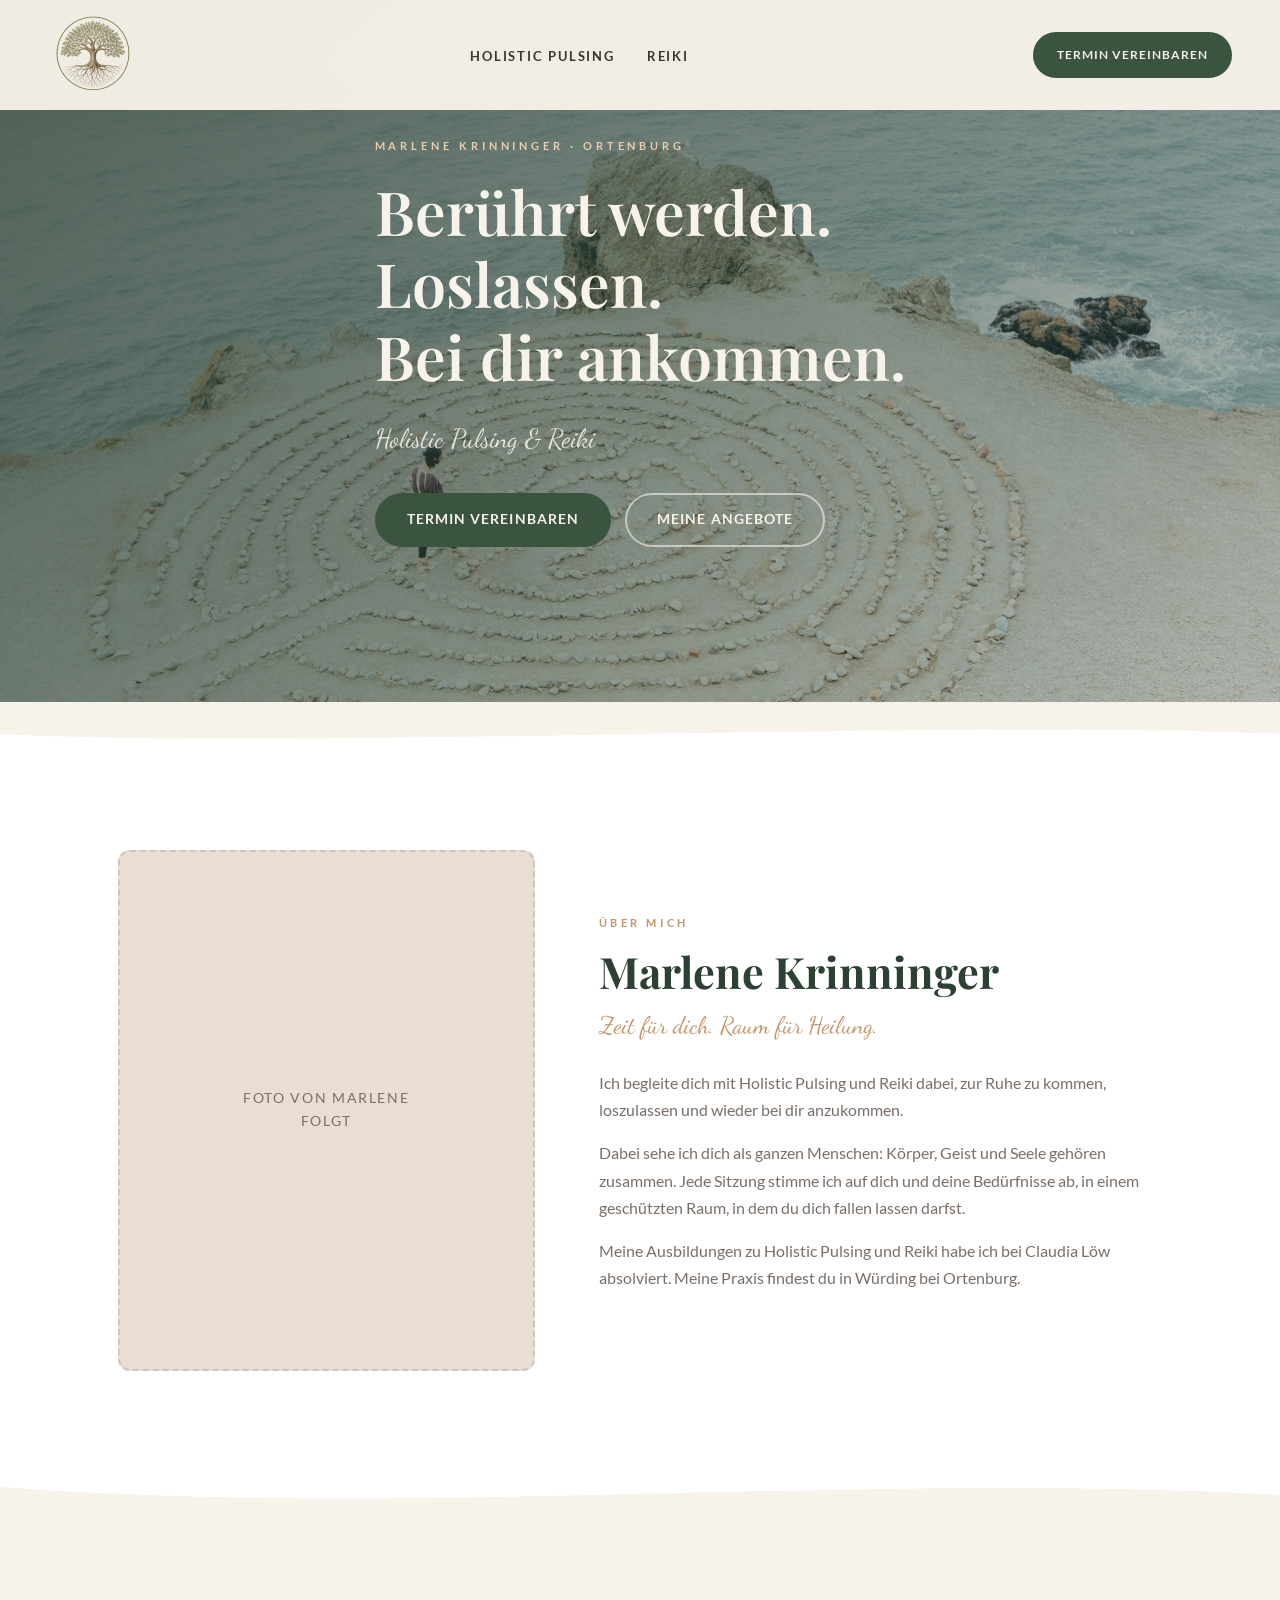
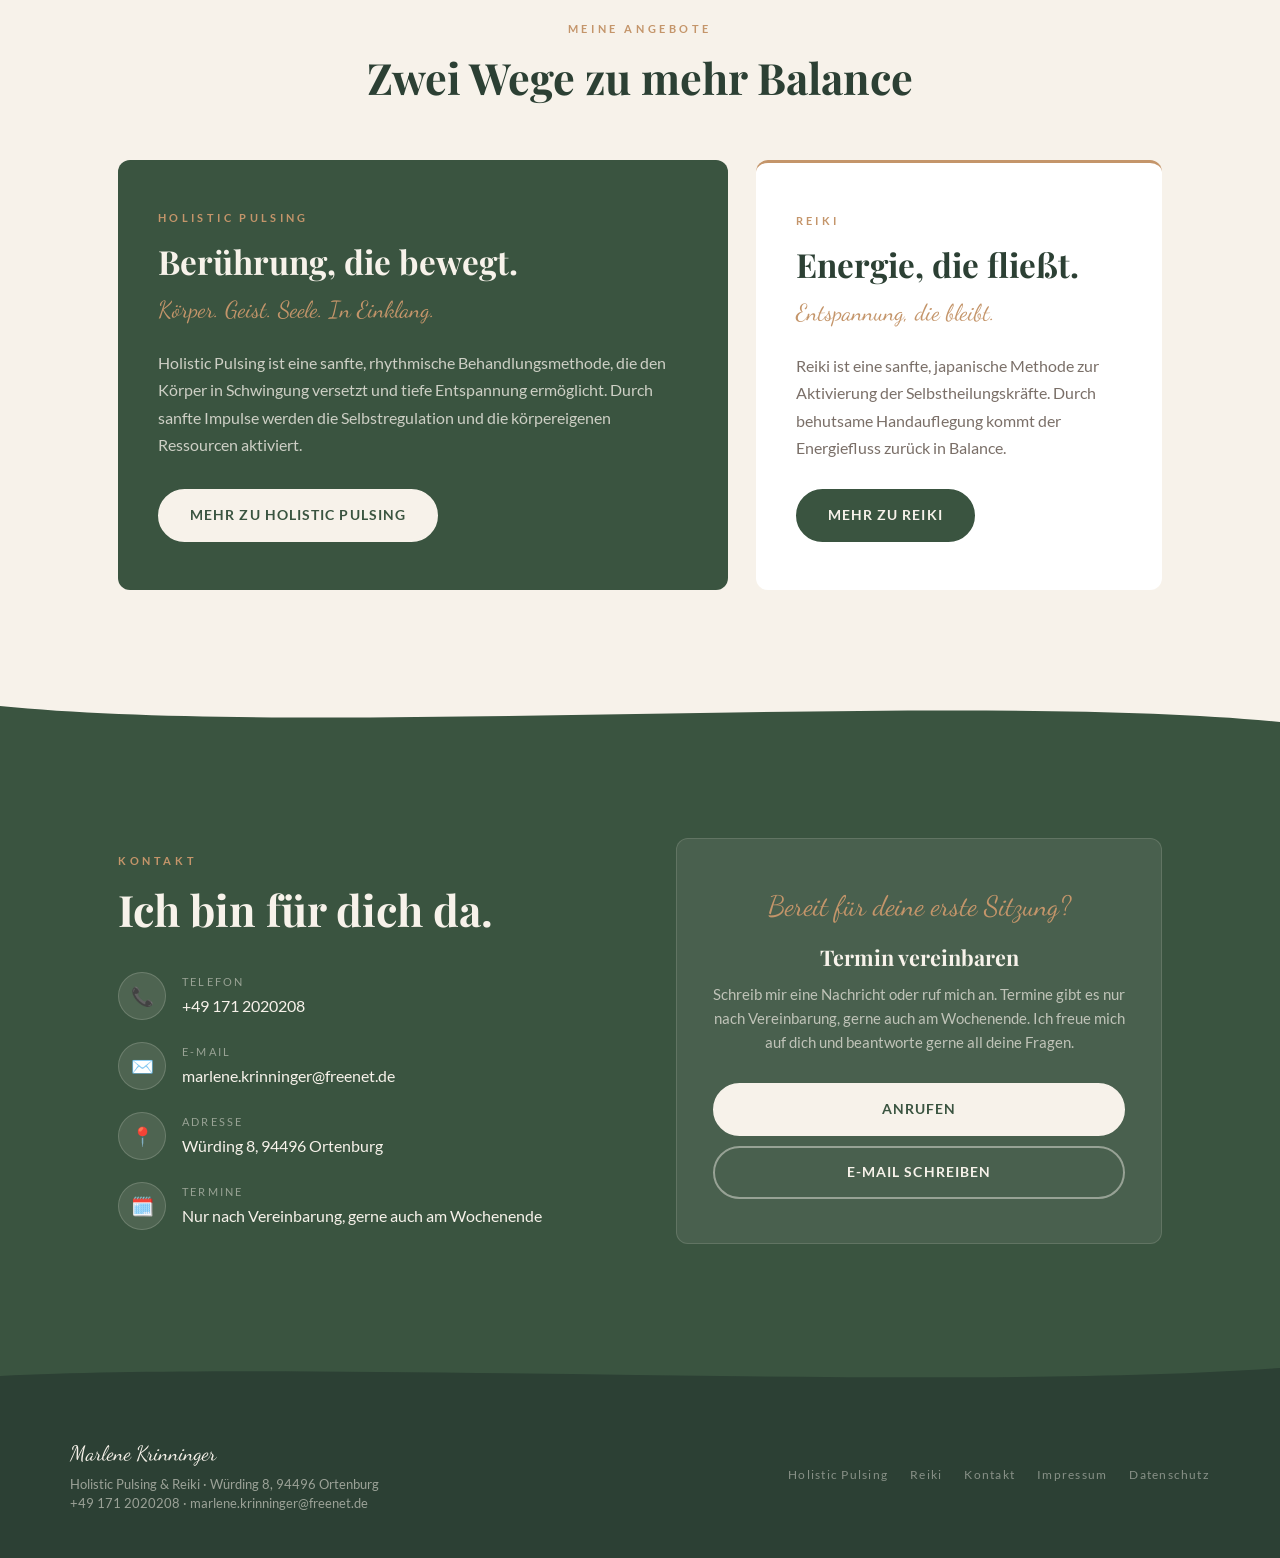
==== commit a102a621: "fix: mobiles Logo kleiner, mehr Abstand über Hero-Text, Label-Kontrast" ====
--- a/index.html
+++ b/index.html
@@ -406,6 +406,14 @@
       .angebote-grid { grid-template-columns: 1fr; }
       .offer { padding: 36px 28px; }
     }
+
+    .hero-label { color: #E9CDB0; }
+    /* Mobil: kleineres Logo und mehr Luft über dem Hero-Text */
+    @media (max-width: 900px) {
+      .nav-logo-img { width: 54px; height: 54px; }
+      #hero.home-hero { padding-top: 128px; padding-bottom: 72px; min-height: 86vh; min-height: 86svh; }
+    }
+    @media (max-width: 600px) { .nav-logo-img { width: 50px; height: 50px; } }
   </style>
   <link rel="stylesheet" href="css/contact.css">
 </head>
@@ -601,6 +609,7 @@
     tls[cur].classList.add('active');
   }, 3000);
 </script>
+<a class="call-fab" href="tel:+491712020208" aria-label="Marlene Krinninger anrufen"><svg viewBox="0 0 24 24" aria-hidden="true"><path d="M22 16.92v3a2 2 0 0 1-2.18 2 19.79 19.79 0 0 1-8.63-3.07 19.5 19.5 0 0 1-6-6 19.79 19.79 0 0 1-3.07-8.67A2 2 0 0 1 4.11 2h3a2 2 0 0 1 2 1.72 12.84 12.84 0 0 0 .7 2.81 2 2 0 0 1-.45 2.11L8.09 9.91a16 16 0 0 0 6 6l1.27-1.27a2 2 0 0 1 2.11-.45 12.84 12.84 0 0 0 2.81.7A2 2 0 0 1 22 16.92z"/></svg></a>
 <script src="js/contact.js" defer></script>
 </body>
 </html>
--- a/css/contact.css
+++ b/css/contact.css
@@ -28,3 +28,22 @@
 .cd-mail:hover { background: var(--green, #3A5440); color: var(--cream, #F7F2EA); transform: translateY(-2px); }
 .cd-btn:focus-visible, .cd-close:focus-visible { outline: 2px solid var(--gold, #C4956A); outline-offset: 3px; }
 @media (prefers-reduced-motion: reduce) { .cd-btn { transition: none; } }
+
+/* Fester Anruf-Button unten links, nur auf dem Handy */
+.call-fab { display: none; }
+@media (max-width: 767px) {
+  .call-fab {
+    position: fixed; left: 16px; bottom: calc(16px + env(safe-area-inset-bottom, 0px)); z-index: 90;
+    display: flex; align-items: center; justify-content: center; width: 58px; height: 58px; padding: 0;
+    border-radius: 50%; background: var(--green, #3A5440); color: var(--cream, #F7F2EA);
+    font-family: 'Lato', sans-serif; font-size: 0.85rem; font-weight: 700; letter-spacing: 0.1em; text-transform: uppercase; text-decoration: none;
+    box-shadow: 0 10px 28px rgba(28, 44, 34, 0.35), 0 0 0 3px rgba(247, 242, 234, 0.9);
+    animation: fabIn 0.6s ease 1s both; -webkit-tap-highlight-color: transparent;
+  }
+  .call-fab svg { width: 26px; height: 26px; fill: none; stroke: currentColor; stroke-width: 1.8; stroke-linecap: round; stroke-linejoin: round; }
+  .call-fab:active { transform: scale(0.97); }
+  /* Platz im Footer, damit der Button keinen Text verdeckt */
+  footer { padding-bottom: 96px; }
+}
+@keyframes fabIn { from { opacity: 0; transform: translateY(12px); } to { opacity: 1; transform: none; } }
+@media (prefers-reduced-motion: reduce) { .call-fab { animation: none; } }
